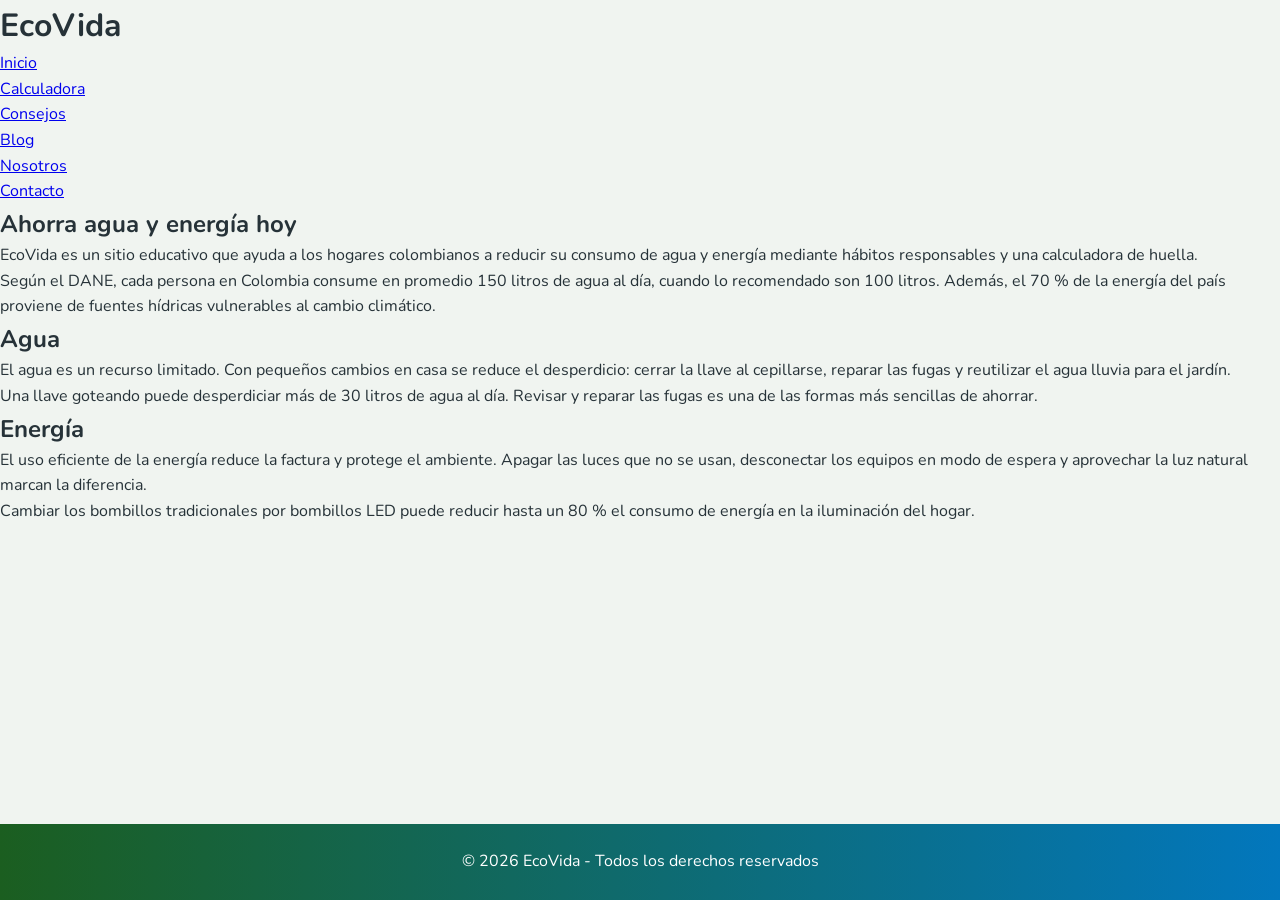
==== index.html @ c9fd1008 "Se crean los css de inicio y nosotros y se enlazan las hojas de estilo en todas las paginas" ====
<!doctype html>
<!--Le dice al navegador que es un documento de tipo HTML para que lo renderice-->
<html lang="es">
    <!--Lenguaje de la página-->
    <head>
        <meta charset="UTF-8" />
        <meta name="viewport" content="width=device-width, initial-scale=1.0" />
        <title>EcoVida - Ahorro de Agua y Energía</title>
        <!--Fuente Nunito de Google Fonts-->
        <link href="https://fonts.googleapis.com/css2?family=Nunito:wght@400;600;700&display=swap" rel="stylesheet" />
        <!--Primero los estilos generales y después los de esta página-->
        <link rel="stylesheet" href="./css/style.css" />
        <link rel="stylesheet" href="./css/index.css" />
    </head>
    <body>
        <header>
            <!--Encabezado: título principal, logo y menú de navegación-->
            <h1>EcoVida</h1>
            <nav>
                <ul>
                    <li><a href="#inicio">Inicio</a></li>
                    <li><a href="./pages/calcular.html">Calculadora</a></li>
                    <li><a href="./pages/consejos.html">Consejos</a></li>
                    <li><a href="./pages/blog.html">Blog</a></li>
                    <li><a href="./pages/nosotros.html">Nosotros</a></li>
                    <li><a href="./pages/contacto.html">Contacto</a></li>
                </ul>
            </nav>
        </header>
        <main>
            <!--Contenido principal (estilo SPA: las secciones grandes se abren en pages/)-->
            <section id="inicio">
                <h2>Ahorra agua y energía hoy</h2>
                <p>
                    EcoVida es un sitio educativo que ayuda a los hogares
                    colombianos a reducir su consumo de agua y energía mediante
                    hábitos responsables y una calculadora de huella.
                </p>
                <p>
                    Según el DANE, cada persona en Colombia consume en promedio
                    150 litros de agua al día, cuando lo recomendado son 100
                    litros. Además, el 70 % de la energía del país proviene de
                    fuentes hídricas vulnerables al cambio climático.
                </p>
            </section>
            <section id="agua">
                <h2>Agua</h2>
                <p>
                    El agua es un recurso limitado. Con pequeños cambios en casa
                    se reduce el desperdicio: cerrar la llave al cepillarse,
                    reparar las fugas y reutilizar el agua lluvia para el
                    jardín.
                </p>
                <p>
                    Una llave goteando puede desperdiciar más de 30 litros de
                    agua al día. Revisar y reparar las fugas es una de las
                    formas más sencillas de ahorrar.
                </p>
            </section>
            <section id="energia">
                <h2>Energía</h2>
                <p>
                    El uso eficiente de la energía reduce la factura y protege
                    el ambiente. Apagar las luces que no se usan, desconectar
                    los equipos en modo de espera y aprovechar la luz natural
                    marcan la diferencia.
                </p>
                <p>
                    Cambiar los bombillos tradicionales por bombillos LED puede
                    reducir hasta un 80 % el consumo de energía en la
                    iluminación del hogar.
                </p>
            </section>
        </main>
        <footer>
            <!--Pie de página: derechos de autor, redes sociales, mini-mapa del sitio y mini formulario de contacto-->
            <section>
                <p>&copy; 2026 EcoVida - Todos los derechos reservados</p>
            </section>
        </footer>
    </body>
</html>
---- css/style.css ----
/* =========================================
   ECOVIDA - ESTILOS GLOBALES (style.css)
   Se carga en TODAS las páginas, siempre ANTES del CSS de cada página.
   Aquí va solo lo que comparten todas: paleta, reset, fuente, header,
   menú, footer y los componentes que se repiten (botón, tarjeta, lista).
   Responsable: Jessica
   ========================================= */

/*  PALETA DE COLORES (variables)*/
:root {
    --verde-oscuro: #1b5e20;
    --verde: #2e7d32;
    --azul: #0277bd;
    --amarillo: #f9a825;
    --amarillo-oscuro: #f57f17;
    --blanco: #ffffff;   /* el único blanco de todo el sitio */
    --fondo: #f0f4f0;
    --texto: #263238;
}

/*  RESET  */
* {
    margin: 0;
    padding: 0;
    box-sizing: border-box;
}

/*  FUENTE Y BODY  */
body {
    font-family: "Nunito", Arial, sans-serif;
    color: var(--texto);
    background: var(--fondo);
    line-height: 1.6;
    /* Footer siempre abajo, aunque la página tenga poco contenido */
    display: flex;
    flex-direction: column;
    min-height: 100vh;
}

main {
    flex: 1;      /* ocupa el espacio que sobra y empuja el footer hacia abajo */
    width: 100%;
}

/*  HEADER  */
.header-principal {
    display: flex;
    justify-content: space-between; /* logo a la izquierda, menú a la derecha */
    align-items: center;
    flex-wrap: wrap;
    gap: 20px;
    background: var(--verde-oscuro);
    color: var(--blanco);
    padding: 15px 40px;
}

.logo {
    font-size: 2rem;
}

/*  MENÚ  */
.menu ul {
    display: flex;
    flex-wrap: wrap;
    gap: 25px;
    list-style: none; /* quita los puntos de la lista */
}

.menu a {
    color: var(--blanco);
    text-decoration: none;
    font-weight: 600;
    padding: 5px 0;
    border-bottom: 2px solid transparent;
    transition: color 0.3s, border-color 0.3s;
}

/* :hover = mouse encima / .activo = la página en la que estoy */
.menu a:hover,
.menu a.activo {
    color: var(--amarillo);
    border-bottom-color: var(--amarillo);
}

/*  COMPONENTES COMPARTIDOS */

/* Botón base (index y calculadora) */
.btn {
    display: inline-block;
    padding: 12px 28px;
    border: none;
    border-radius: 30px;
    font-family: inherit;
    font-size: 1rem;
    font-weight: 700;
    text-decoration: none;
    cursor: pointer;
    transition: background-color 0.3s;
}

.btn-primary {
    background-color: var(--amarillo);
    color: var(--texto);
}

.btn-primary:hover {
    background-color: var(--amarillo-oscuro);
}

/* Contenedores (se usan en casi todas las páginas) */
.contenedor-pagina {
    max-width: 900px;
    margin: 0 auto; /* centra el contenedor */
    padding: 4% 3%;
}

.contenedor-tarjetas {
    display: flex;
    flex-wrap: wrap; /* si no caben, bajan a la siguiente línea */
    justify-content: center;
    gap: 30px;
    max-width: 1200px;
    margin: 0 auto;
    padding: 4% 3%;
}

/* Tarjeta base (index, consejos, nosotros, blog, contacto y calculadora) */
.tarjeta {
    flex: 1 1 300px; /* crece, se encoge, tamaño base 300px */
    background-color: var(--blanco);
    padding: 2rem 2.5rem;
    border-top: 4px solid var(--verde);
    border-radius: 12px;
    box-shadow: 0 4px 16px rgba(0, 0, 0, 0.1);
    transition: transform 0.3s, box-shadow 0.3s;
}

.tarjeta:hover {
    transform: translateY(-5px); /* sube 5px al pasar el mouse */
    box-shadow: 0 10px 24px rgba(0, 0, 0, 0.15);
}

.tarjeta h2,
.tarjeta h3 {
    color: var(--verde);
    margin-bottom: 15px;
}

.tarjeta h2 {
    font-size: 1.8rem;
}

.tarjeta p {
    margin-bottom: 15px;
}

/* Listas dentro de tarjetas: el reset les quitó el espacio de los puntos */
.lista {
    padding-left: 20px;
}

.lista li {
    margin-bottom: 8px;
}

/*  FOOTER  */
footer {
    background-image: linear-gradient(90deg, var(--verde-oscuro), var(--azul));
    color: var(--blanco);
    text-align: center;
    padding: 25px 20px;
}

/* RESPONSIVE (siempre al final) */
@media (max-width: 575px) {
    .header-principal {
        flex-direction: column;
        padding: 15px 20px;
    }

    .menu ul {
        justify-content: center;
        gap: 12px;
    }

    .tarjeta {
        padding: 1.5rem;
    }
}
---- css/index.css ----
/* Estilos de la página de inicio - Yair */
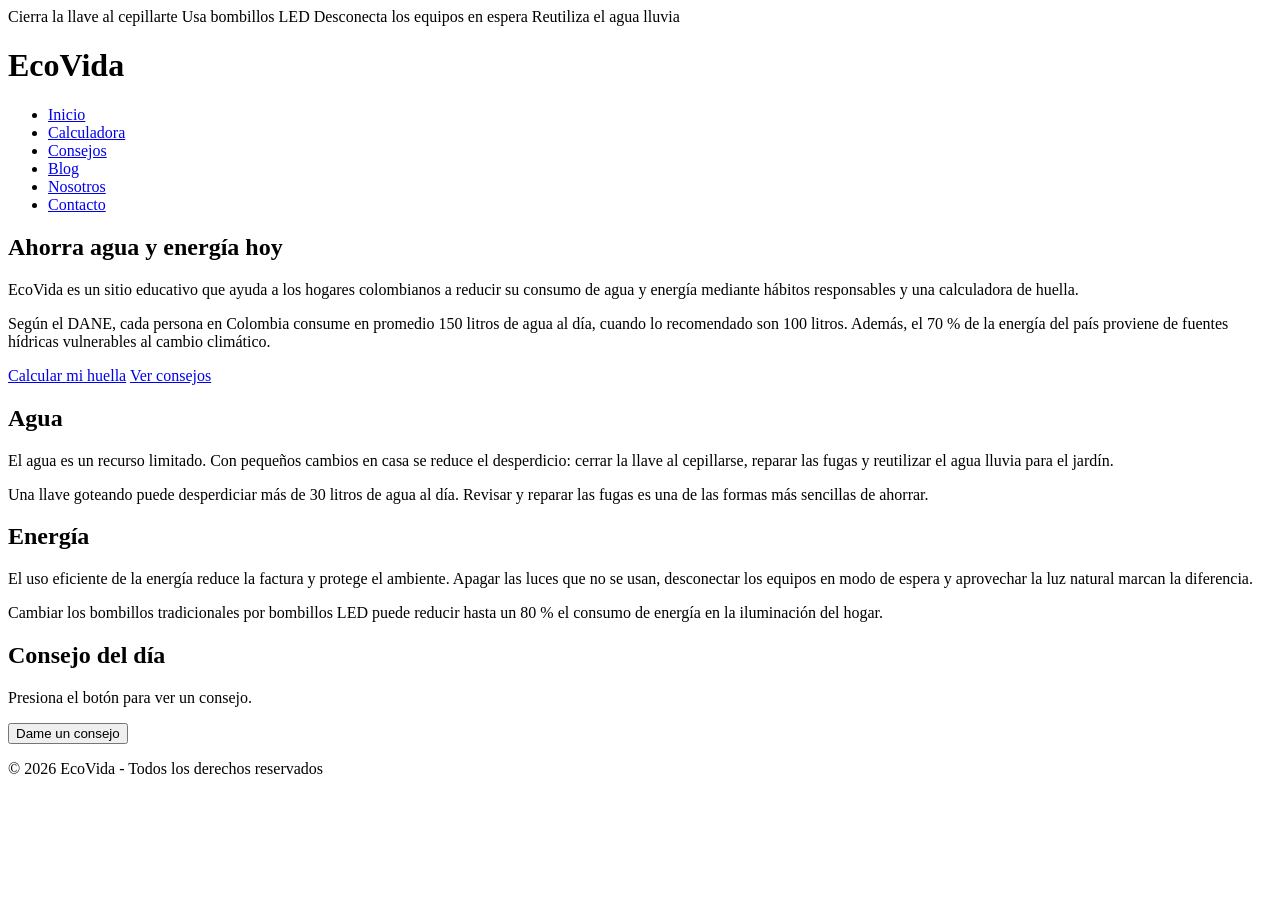
==== commit 777d87fe: "Ajustes necesarios correcto funcionamiento Ajustes necesarios correcto funcionamiento" ====
--- a/index.html
+++ b/index.html
@@ -1,82 +1,106 @@
 <!doctype html>
 <!--Le dice al navegador que es un documento de tipo HTML para que lo renderice-->
 <html lang="es">
-    <!--Lenguaje de la página-->
-    <head>
-        <meta charset="UTF-8" />
-        <meta name="viewport" content="width=device-width, initial-scale=1.0" />
-        <title>EcoVida - Ahorro de Agua y Energía</title>
-        <!--Fuente Nunito de Google Fonts-->
-        <link href="https://fonts.googleapis.com/css2?family=Nunito:wght@400;600;700&display=swap" rel="stylesheet" />
-        <!--Primero los estilos generales y después los de esta página-->
-        <link rel="stylesheet" href="./css/style.css" />
-        <link rel="stylesheet" href="./css/index.css" />
-    </head>
-    <body>
-        <header>
-            <!--Encabezado: título principal, logo y menú de navegación-->
-            <h1>EcoVida</h1>
-            <nav>
-                <ul>
-                    <li><a href="#inicio">Inicio</a></li>
-                    <li><a href="./pages/calcular.html">Calculadora</a></li>
-                    <li><a href="./pages/consejos.html">Consejos</a></li>
-                    <li><a href="./pages/blog.html">Blog</a></li>
-                    <li><a href="./pages/nosotros.html">Nosotros</a></li>
-                    <li><a href="./pages/contacto.html">Contacto</a></li>
-                </ul>
-            </nav>
-        </header>
-        <main>
-            <!--Contenido principal (estilo SPA: las secciones grandes se abren en pages/)-->
-            <section id="inicio">
-                <h2>Ahorra agua y energía hoy</h2>
-                <p>
-                    EcoVida es un sitio educativo que ayuda a los hogares
-                    colombianos a reducir su consumo de agua y energía mediante
-                    hábitos responsables y una calculadora de huella.
-                </p>
-                <p>
-                    Según el DANE, cada persona en Colombia consume en promedio
-                    150 litros de agua al día, cuando lo recomendado son 100
-                    litros. Además, el 70 % de la energía del país proviene de
-                    fuentes hídricas vulnerables al cambio climático.
-                </p>
-            </section>
-            <section id="agua">
-                <h2>Agua</h2>
-                <p>
-                    El agua es un recurso limitado. Con pequeños cambios en casa
-                    se reduce el desperdicio: cerrar la llave al cepillarse,
-                    reparar las fugas y reutilizar el agua lluvia para el
-                    jardín.
-                </p>
-                <p>
-                    Una llave goteando puede desperdiciar más de 30 litros de
-                    agua al día. Revisar y reparar las fugas es una de las
-                    formas más sencillas de ahorrar.
-                </p>
-            </section>
-            <section id="energia">
-                <h2>Energía</h2>
-                <p>
-                    El uso eficiente de la energía reduce la factura y protege
-                    el ambiente. Apagar las luces que no se usan, desconectar
-                    los equipos en modo de espera y aprovechar la luz natural
-                    marcan la diferencia.
-                </p>
-                <p>
-                    Cambiar los bombillos tradicionales por bombillos LED puede
-                    reducir hasta un 80 % el consumo de energía en la
-                    iluminación del hogar.
-                </p>
-            </section>
-        </main>
-        <footer>
-            <!--Pie de página: derechos de autor, redes sociales, mini-mapa del sitio y mini formulario de contacto-->
-            <section>
-                <p>&copy; 2026 EcoVida - Todos los derechos reservados</p>
-            </section>
-        </footer>
-    </body>
+  <!--Lenguaje de la página-->
+  <head>
+    <meta charset="UTF-8" />
+    <meta name="viewport" content="width=device-width, initial-scale=1.0" />
+    <!--Fuente de Google Fonts (igual que en el código de clase)-->
+    <link href="https://fonts.googleapis.com/css2?family=Nunito:wght@400;600;700&display=swap" rel="stylesheet" />
+    <!--Hoja de estilos: conecta este HTML con el archivo CSS-->
+    <link rel="stylesheet" href="./css/styles.css" />
+    <title>EcoVida - Ahorro de Agua y Energía</title>
+  </head>
+  <body>
+    <!--Marquesina: mensajes que se mueven con una animación hecha en CSS-->
+    <section class="marquesina">
+      <div class="mensajes">
+        <span class="mensaje">Cierra la llave al cepillarte</span>
+        <span class="mensaje">Usa bombillos LED</span>
+        <span class="mensaje">Desconecta los equipos en espera</span>
+        <span class="mensaje">Reutiliza el agua lluvia</span>
+      </div>
+    </section>
+    <header class="header-principal">
+      <!--Encabezado: título principal, logo y menú de navegación-->
+      <h1 class="logo">EcoVida</h1>
+      <nav class="menu">
+        <ul>
+          <li><a href="#inicio" class="activo">Inicio</a></li>
+          <li><a href="./pages/calcular.html">Calculadora</a></li>
+          <li><a href="./pages/consejos.html">Consejos</a></li>
+          <li><a href="./pages/blog.html">Blog</a></li>
+          <li><a href="./pages/nosotros.html">Nosotros</a></li>
+          <li><a href="./pages/contacto.html">Contacto</a></li>
+        </ul>
+      </nav>
+    </header>
+    <main>
+      <!--Contenido principal (estilo SPA: las secciones grandes se abren en pages/)-->
+      <!--Hero: la sección más destacada; su imagen de fondo se pone desde el CSS-->
+      <section id="inicio" class="hero">
+        <div class="hero-content">
+          <h2>Ahorra agua y energía hoy</h2>
+          <p>
+            EcoVida es un sitio educativo que ayuda a los hogares colombianos a
+            reducir su consumo de agua y energía mediante hábitos responsables y
+            una calculadora de huella.
+          </p>
+          <p>
+            Según el DANE, cada persona en Colombia consume en promedio 150 litros
+            de agua al día, cuando lo recomendado son 100 litros. Además, el 70 %
+            de la energía del país proviene de fuentes hídricas vulnerables al
+            cambio climático.
+          </p>
+          <div class="hero-buttons">
+            <a href="./pages/calcular.html" class="btn btn-primary">Calcular mi huella</a>
+            <a href="#agua" class="btn btn-secondary">Ver consejos</a>
+          </div>
+        </div>
+      </section>
+      <!--Tarjetas: agua y energía, una al lado de la otra con flex-->
+      <div class="contenedor-tarjetas">
+        <section id="agua" class="tarjeta">
+          <h2>Agua</h2>
+          <p>
+            El agua es un recurso limitado. Con pequeños cambios en casa se reduce
+            el desperdicio: cerrar la llave al cepillarse, reparar las fugas y
+            reutilizar el agua lluvia para el jardín.
+          </p>
+          <p>
+            Una llave goteando puede desperdiciar más de 30 litros de agua al día.
+            Revisar y reparar las fugas es una de las formas más sencillas de
+            ahorrar.
+          </p>
+        </section>
+        <section id="energia" class="tarjeta">
+          <h2>Energía</h2>
+          <p>
+            El uso eficiente de la energía reduce la factura y protege el
+            ambiente. Apagar las luces que no se usan, desconectar los equipos en
+            modo de espera y aprovechar la luz natural marcan la diferencia.
+          </p>
+          <p>
+            Cambiar los bombillos tradicionales por bombillos LED puede reducir
+            hasta un 80 % el consumo de energía en la iluminación del hogar.
+          </p>
+        </section>
+      </div>
+      <!--Consejo del día: el texto del párrafo lo cambia JavaScript-->
+      <section id="consejo-del-dia" class="consejo">
+        <h2>Consejo del día</h2>
+        <p id="consejo-texto">Presiona el botón para ver un consejo.</p>
+        <button id="btn-consejo" class="btn btn-primary" type="button">Dame un consejo</button>
+      </section>
+    </main>
+    <footer>
+      <!--Pie de página: derechos de autor, redes sociales, mini-mapa del sitio y mini formulario de contacto-->
+      <section>
+        <!--El año lo actualiza JavaScript-->
+        <p>&copy; <span id="anio">2026</span> EcoVida - Todos los derechos reservados</p>
+      </section>
+    </footer>
+    <!--JavaScript al final del body: así el HTML ya existe cuando el script lo busca-->
+    <script src="./js/main.js"></script>
+  </body>
 </html>
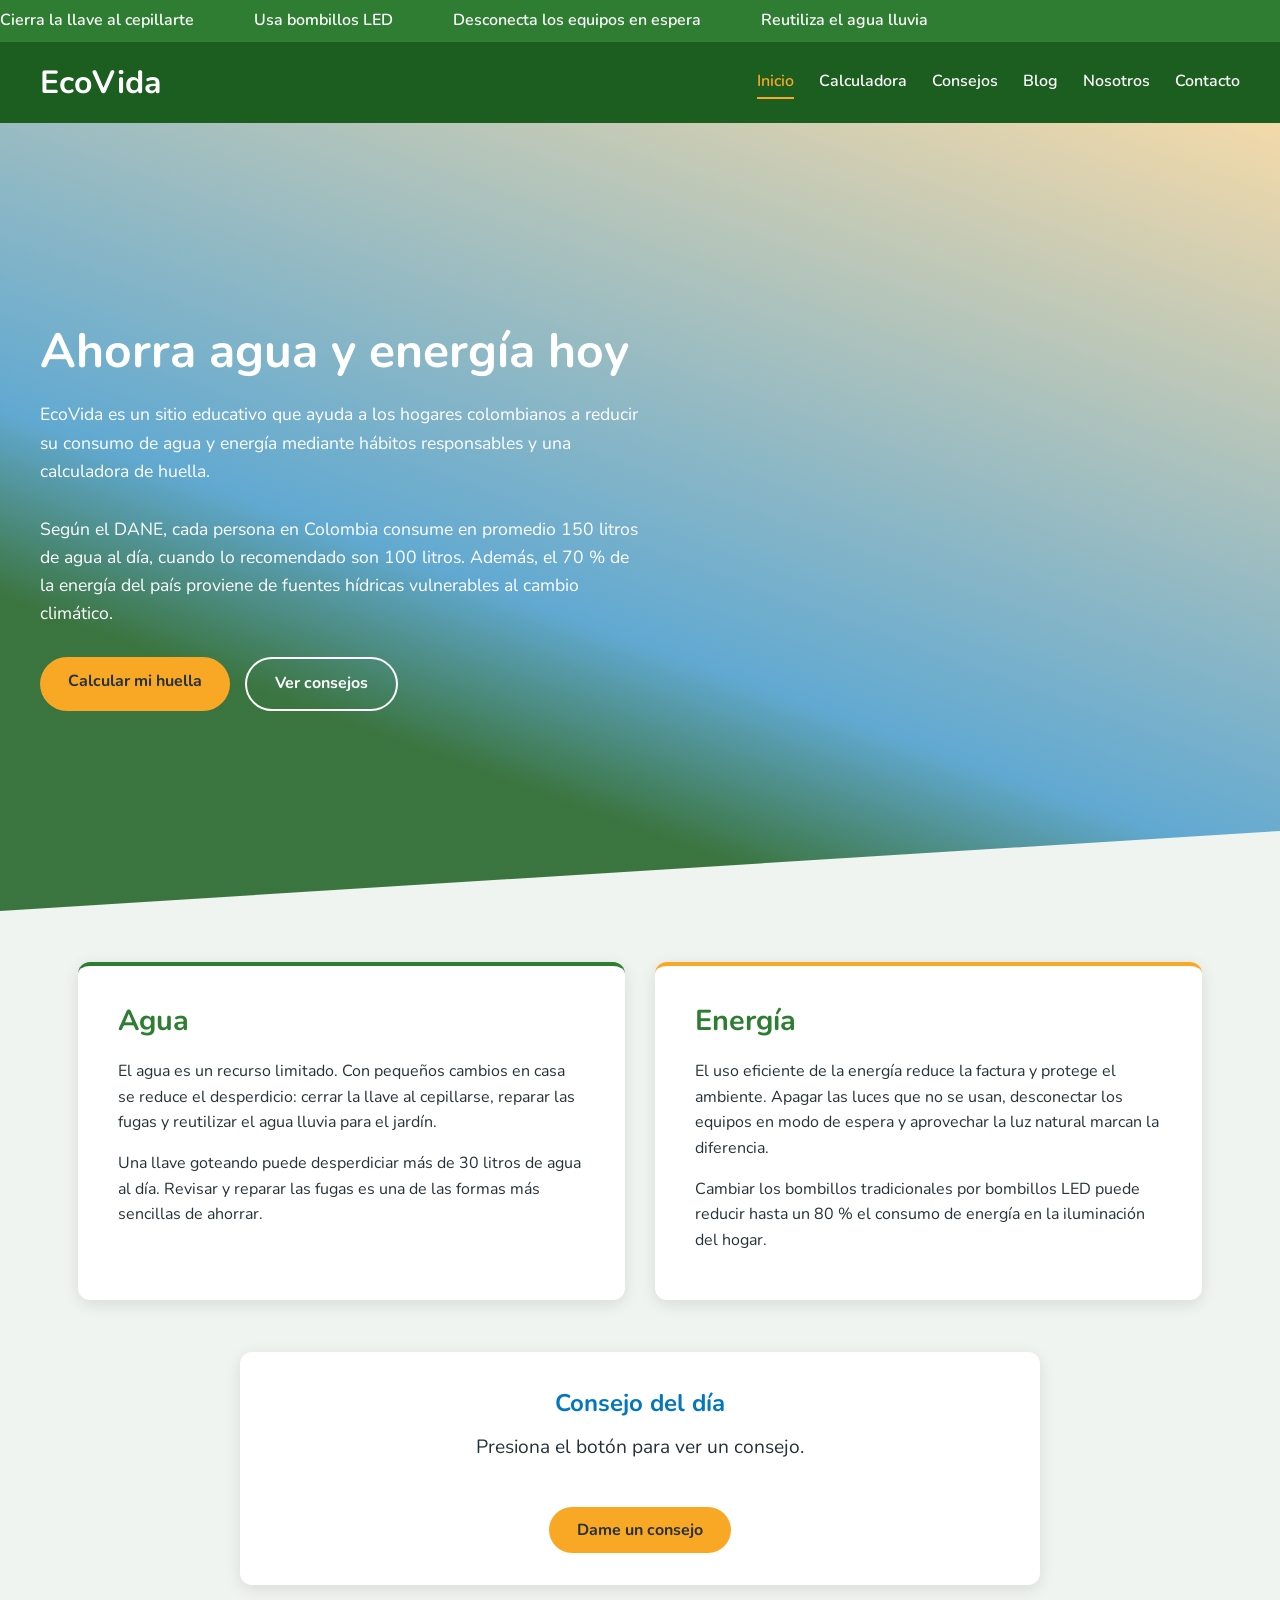
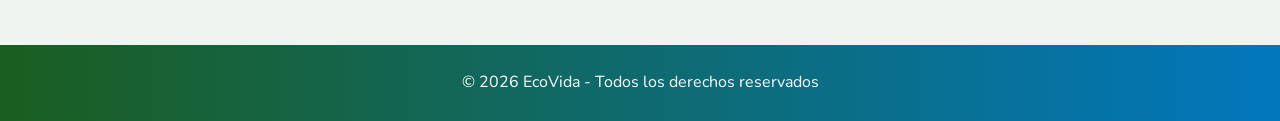
==== commit 6f3a1d49: "Update index.html" ====
--- a/index.html
+++ b/index.html
@@ -5,10 +5,10 @@
   <head>
     <meta charset="UTF-8" />
     <meta name="viewport" content="width=device-width, initial-scale=1.0" />
-    <!--Fuente de Google Fonts (igual que en el código de clase)-->
+    <!--Fuente de Google Fonts-->
     <link href="https://fonts.googleapis.com/css2?family=Nunito:wght@400;600;700&display=swap" rel="stylesheet" />
     <!--Hoja de estilos: conecta este HTML con el archivo CSS-->
-    <link rel="stylesheet" href="./css/styles.css" />
+    <link rel="stylesheet" href="./css/style.css" />
     <title>EcoVida - Ahorro de Agua y Energía</title>
   </head>
   <body>
--- a/css/style.css
+++ b/css/style.css
@@ -0,0 +1,353 @@
+/* =========================================
+   ECOVIDA - HOJA DE ESTILOS PRINCIPAL
+   (se usa en index.html y en todas las páginas de pages/)
+   ========================================= */
+
+/* ===== VARIABLES DE COLOR (extra: un solo blanco y un solo verde para todo el sitio) ===== */
+:root {
+    --verde-oscuro: #1b5e20;   /* el verde que ya usaban en header y footer */
+    --verde: #2e7d32;
+    --azul: #0277bd;
+    --amarillo: #f9a825;
+    --amarillo-oscuro: #f57f17;
+    --blanco: #ffffff;         /* el blanco que ya usaban ("white") */
+    --fondo: #f0f4f0;          /* el fondo que ya usaban en body */
+    --texto: #263238;
+}
+
+/* ===== RESET ===== */
+* {
+    margin: 0;
+    padding: 0;
+    box-sizing: border-box;
+}
+
+/* ===== BODY ===== */
+body {
+    font-family: "Nunito", Arial, sans-serif;
+    color: var(--texto);
+    background: var(--fondo);
+    line-height: 1.6;
+    /* Footer siempre abajo, aunque la página tenga poco contenido */
+    display: flex;
+    flex-direction: column;
+    min-height: 100vh;
+}
+
+main {
+    flex: 1;      /* el main ocupa el espacio que sobra y empuja el footer hacia abajo */
+    width: 100%;
+}
+
+/* ===== MARQUESINA (solo en index) ===== */
+.marquesina {
+    background-color: var(--verde);
+    color: var(--blanco);
+    overflow: hidden; /* oculta los mensajes que se salen */
+    padding: 8px 0;
+}
+
+.mensajes {
+    display: flex;
+    gap: 60px;
+    width: max-content;
+    animation: desplazar 18s linear infinite;
+}
+
+.mensaje {
+    white-space: nowrap; /* que el mensaje no se parta en dos líneas */
+    font-weight: 600;
+}
+
+@keyframes desplazar {
+    from {
+        transform: translateX(100vw); /* empieza por fuera a la derecha */
+    }
+    to {
+        transform: translateX(-100%); /* termina por fuera a la izquierda */
+    }
+}
+
+/* ===== HEADER ===== */
+.header-principal {
+    display: flex;
+    justify-content: space-between; /* logo a la izquierda, menú a la derecha */
+    align-items: center;
+    flex-wrap: wrap;
+    gap: 20px;
+    background: var(--verde-oscuro);
+    color: var(--blanco);
+    padding: 15px 40px;
+}
+
+.logo {
+    font-size: 2rem;
+}
+
+/* ===== MENÚ HORIZONTAL ===== */
+.menu ul {
+    display: flex;
+    flex-wrap: wrap;
+    gap: 25px;
+    list-style: none; /* quita los puntos de la lista */
+}
+
+.menu a {
+    color: var(--blanco);
+    text-decoration: none;
+    font-weight: 600;
+    padding: 5px 0;
+    border-bottom: 2px solid transparent;
+    transition: color 0.3s, border-color 0.3s;
+}
+
+/* :hover = mouse encima / .activo = la página en la que estoy */
+.menu a:hover,
+.menu a.activo {
+    color: var(--amarillo);
+    border-bottom-color: var(--amarillo);
+}
+
+/* ===== HERO (solo en index) ===== */
+.hero {
+    position: relative; /* no mueve nada: marca la referencia para ubicar a los hijos */
+    background-image:
+        linear-gradient(
+            20deg,
+            rgba(27, 94, 32, 0.85) 25%,
+            rgba(2, 119, 189, 0.6) 40%,
+            rgba(249, 168, 37, 0.35) 100%
+        ),
+        url("../images/hero-agua.jpg");
+    background-position: center center;
+    background-size: cover;
+    background-repeat: no-repeat;
+    color: var(--blanco);
+    text-align: left;
+    padding: 200px 40px;
+    overflow: hidden;
+}
+
+/* Polígono (triángulo) en la parte de abajo del hero */
+.hero::after {
+    content: "";
+    position: absolute;
+    bottom: 0;
+    left: 0;
+    width: 100%;
+    height: 80px;
+    background-color: var(--fondo);
+    clip-path: polygon(0 100%, 100% 0, 100% 100%);
+}
+
+.hero-content {
+    position: relative;
+    max-width: 600px;
+    z-index: 1; /* el texto queda en la capa de adelante */
+}
+
+.hero h2 {
+    font-size: 3rem;
+    font-weight: 700;
+    line-height: 1.2;
+    margin-bottom: 20px;
+}
+
+.hero p {
+    font-size: 1.1rem;
+    margin-bottom: 30px;
+}
+
+/* ===== BOTONES ===== */
+.hero-buttons {
+    display: flex;
+    flex-wrap: wrap;
+    gap: 15px;
+}
+
+.btn {
+    display: inline-block;
+    padding: 12px 28px;
+    border: none;
+    border-radius: 30px;
+    font-family: inherit;
+    font-size: 1rem;
+    font-weight: 700;
+    text-decoration: none;
+    cursor: pointer;
+    transition: background-color 0.3s;
+}
+
+.btn-primary {
+    background-color: var(--amarillo);
+    color: var(--texto);
+}
+
+.btn-primary:hover {
+    background-color: var(--amarillo-oscuro);
+}
+
+.btn-secondary {
+    background-color: transparent;
+    color: var(--blanco);
+    border: 2px solid var(--blanco);
+}
+
+.btn-secondary:hover {
+    background-color: rgba(255, 255, 255, 0.2);
+}
+
+/* ===== CONTENEDORES DE PÁGINA ===== */
+.contenedor-pagina {
+    max-width: 900px;
+    margin: 0 auto; /* centra el contenedor */
+    padding: 4% 3%;
+}
+
+.contenedor-tarjetas {
+    display: flex;
+    flex-wrap: wrap; /* en pantallas pequeñas se ponen una debajo de la otra */
+    justify-content: center;
+    gap: 30px;
+    max-width: 1200px;
+    margin: 0 auto;
+    padding: 4% 3%;
+}
+
+/* Dentro de una página (blog) el contenedor ya tiene espacio alrededor */
+.contenedor-pagina .contenedor-tarjetas {
+    padding: 0;
+}
+
+.titulo-pagina {
+    color: var(--verde-oscuro);
+    font-size: 2rem;
+    margin-bottom: 20px;
+}
+
+/* ===== TARJETAS ===== */
+.tarjeta {
+    flex: 1 1 300px; /* crece, se encoge, tamaño base 300px */
+    background-color: var(--blanco);
+    padding: 2rem 2.5rem;
+    border-top: 4px solid var(--verde);
+    border-radius: 12px;
+    box-shadow: 0 4px 16px rgba(0, 0, 0, 0.1);
+    transition: transform 0.3s, box-shadow 0.3s;
+}
+
+.tarjeta:hover {
+    transform: translateY(-5px); /* sube 5px al pasar el mouse */
+    box-shadow: 0 10px 24px rgba(0, 0, 0, 0.15);
+}
+
+/* El id gana en especificidad a la clase: solo estas tarjetas cambian el color del borde */
+#energia,
+#consejos-energia {
+    border-top-color: var(--amarillo);
+}
+
+.tarjeta h2,
+.tarjeta h3 {
+    color: var(--verde);
+    margin-bottom: 15px;
+}
+
+.tarjeta h2 {
+    font-size: 1.8rem;
+}
+
+/* Con coma: el mismo estilo para grupos independientes */
+.tarjeta p,
+.consejo p {
+    margin-bottom: 15px;
+}
+
+/* Listas dentro de las tarjetas: el reset les quitó el espacio de los puntos */
+.lista {
+    padding-left: 20px;
+}
+
+.lista li {
+    margin-bottom: 8px;
+}
+
+/* ===== CONSEJO DEL DÍA (solo en index) ===== */
+.consejo {
+    max-width: 800px;
+    margin: 0 auto 60px;
+    padding: 2rem;
+    text-align: center;
+    background-color: var(--blanco);
+    border-radius: 12px;
+    box-shadow: 0 4px 16px rgba(0, 0, 0, 0.1);
+}
+
+.consejo h2 {
+    color: var(--azul);
+    margin-bottom: 10px;
+}
+
+#consejo-texto {
+    font-size: 1.2rem;
+    min-height: 60px;
+}
+
+/* ===== FORMULARIO (calculadora) ===== */
+.formulario label {
+    display: block; /* cada etiqueta en su propia línea */
+    font-weight: 600;
+    margin-top: 15px;
+    margin-bottom: 5px;
+}
+
+.formulario input {
+    width: 100%;
+    padding: 10px;
+    border: 1px solid #ccc;
+    border-radius: 8px;
+    font-family: inherit;
+    font-size: 1rem;
+}
+
+.formulario input:focus {
+    outline: none;
+    border-color: var(--verde);
+}
+
+.formulario button {
+    margin-top: 20px;
+}
+
+/* ===== FOOTER ===== */
+footer {
+    background-image: linear-gradient(90deg, var(--verde-oscuro), var(--azul));
+    color: var(--blanco);
+    text-align: center;
+    padding: 25px 20px;
+}
+
+/* ===== RESPONSIVE (las media queries siempre van al final) ===== */
+@media (max-width: 575px) {
+    .header-principal {
+        flex-direction: column;
+        padding: 15px 20px;
+    }
+
+    .menu ul {
+        justify-content: center;
+        gap: 12px;
+    }
+
+    .hero {
+        padding: 100px 20px;
+    }
+
+    .hero h2 {
+        font-size: 2rem;
+    }
+
+    .tarjeta {
+        padding: 1.5rem;
+    }
+}
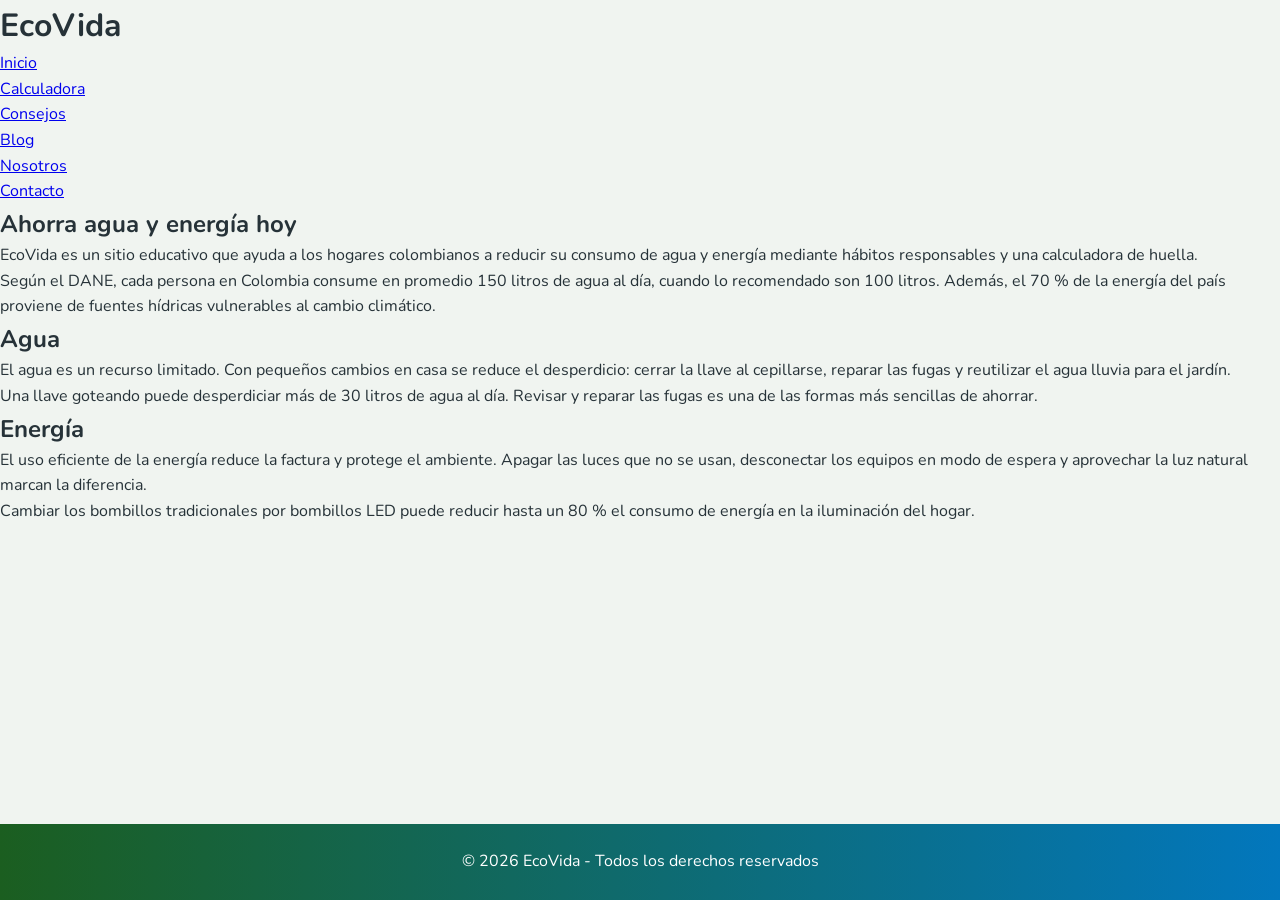
==== commit 094b0746: "Merge branch 'main' into jessica" ====
--- a/index.html
+++ b/index.html
@@ -1,106 +1,82 @@
 <!doctype html>
 <!--Le dice al navegador que es un documento de tipo HTML para que lo renderice-->
 <html lang="es">
-  <!--Lenguaje de la página-->
-  <head>
-    <meta charset="UTF-8" />
-    <meta name="viewport" content="width=device-width, initial-scale=1.0" />
-    <!--Fuente de Google Fonts-->
-    <link href="https://fonts.googleapis.com/css2?family=Nunito:wght@400;600;700&display=swap" rel="stylesheet" />
-    <!--Hoja de estilos: conecta este HTML con el archivo CSS-->
-    <link rel="stylesheet" href="./css/style.css" />
-    <title>EcoVida - Ahorro de Agua y Energía</title>
-  </head>
-  <body>
-    <!--Marquesina: mensajes que se mueven con una animación hecha en CSS-->
-    <section class="marquesina">
-      <div class="mensajes">
-        <span class="mensaje">Cierra la llave al cepillarte</span>
-        <span class="mensaje">Usa bombillos LED</span>
-        <span class="mensaje">Desconecta los equipos en espera</span>
-        <span class="mensaje">Reutiliza el agua lluvia</span>
-      </div>
-    </section>
-    <header class="header-principal">
-      <!--Encabezado: título principal, logo y menú de navegación-->
-      <h1 class="logo">EcoVida</h1>
-      <nav class="menu">
-        <ul>
-          <li><a href="#inicio" class="activo">Inicio</a></li>
-          <li><a href="./pages/calcular.html">Calculadora</a></li>
-          <li><a href="./pages/consejos.html">Consejos</a></li>
-          <li><a href="./pages/blog.html">Blog</a></li>
-          <li><a href="./pages/nosotros.html">Nosotros</a></li>
-          <li><a href="./pages/contacto.html">Contacto</a></li>
-        </ul>
-      </nav>
-    </header>
-    <main>
-      <!--Contenido principal (estilo SPA: las secciones grandes se abren en pages/)-->
-      <!--Hero: la sección más destacada; su imagen de fondo se pone desde el CSS-->
-      <section id="inicio" class="hero">
-        <div class="hero-content">
-          <h2>Ahorra agua y energía hoy</h2>
-          <p>
-            EcoVida es un sitio educativo que ayuda a los hogares colombianos a
-            reducir su consumo de agua y energía mediante hábitos responsables y
-            una calculadora de huella.
-          </p>
-          <p>
-            Según el DANE, cada persona en Colombia consume en promedio 150 litros
-            de agua al día, cuando lo recomendado son 100 litros. Además, el 70 %
-            de la energía del país proviene de fuentes hídricas vulnerables al
-            cambio climático.
-          </p>
-          <div class="hero-buttons">
-            <a href="./pages/calcular.html" class="btn btn-primary">Calcular mi huella</a>
-            <a href="#agua" class="btn btn-secondary">Ver consejos</a>
-          </div>
-        </div>
-      </section>
-      <!--Tarjetas: agua y energía, una al lado de la otra con flex-->
-      <div class="contenedor-tarjetas">
-        <section id="agua" class="tarjeta">
-          <h2>Agua</h2>
-          <p>
-            El agua es un recurso limitado. Con pequeños cambios en casa se reduce
-            el desperdicio: cerrar la llave al cepillarse, reparar las fugas y
-            reutilizar el agua lluvia para el jardín.
-          </p>
-          <p>
-            Una llave goteando puede desperdiciar más de 30 litros de agua al día.
-            Revisar y reparar las fugas es una de las formas más sencillas de
-            ahorrar.
-          </p>
-        </section>
-        <section id="energia" class="tarjeta">
-          <h2>Energía</h2>
-          <p>
-            El uso eficiente de la energía reduce la factura y protege el
-            ambiente. Apagar las luces que no se usan, desconectar los equipos en
-            modo de espera y aprovechar la luz natural marcan la diferencia.
-          </p>
-          <p>
-            Cambiar los bombillos tradicionales por bombillos LED puede reducir
-            hasta un 80 % el consumo de energía en la iluminación del hogar.
-          </p>
-        </section>
-      </div>
-      <!--Consejo del día: el texto del párrafo lo cambia JavaScript-->
-      <section id="consejo-del-dia" class="consejo">
-        <h2>Consejo del día</h2>
-        <p id="consejo-texto">Presiona el botón para ver un consejo.</p>
-        <button id="btn-consejo" class="btn btn-primary" type="button">Dame un consejo</button>
-      </section>
-    </main>
-    <footer>
-      <!--Pie de página: derechos de autor, redes sociales, mini-mapa del sitio y mini formulario de contacto-->
-      <section>
-        <!--El año lo actualiza JavaScript-->
-        <p>&copy; <span id="anio">2026</span> EcoVida - Todos los derechos reservados</p>
-      </section>
-    </footer>
-    <!--JavaScript al final del body: así el HTML ya existe cuando el script lo busca-->
-    <script src="./js/main.js"></script>
-  </body>
+    <!--Lenguaje de la página-->
+    <head>
+        <meta charset="UTF-8" />
+        <meta name="viewport" content="width=device-width, initial-scale=1.0" />
+        <title>EcoVida - Ahorro de Agua y Energía</title>
+        <!--Fuente Nunito de Google Fonts-->
+        <link href="https://fonts.googleapis.com/css2?family=Nunito:wght@400;600;700&display=swap" rel="stylesheet" />
+        <!--Primero los estilos generales y después los de esta página-->
+        <link rel="stylesheet" href="./css/style.css" />
+        <link rel="stylesheet" href="./css/index.css" />
+    </head>
+    <body>
+        <header>
+            <!--Encabezado: título principal, logo y menú de navegación-->
+            <h1>EcoVida</h1>
+            <nav>
+                <ul>
+                    <li><a href="#inicio">Inicio</a></li>
+                    <li><a href="./pages/calcular.html">Calculadora</a></li>
+                    <li><a href="./pages/consejos.html">Consejos</a></li>
+                    <li><a href="./pages/blog.html">Blog</a></li>
+                    <li><a href="./pages/nosotros.html">Nosotros</a></li>
+                    <li><a href="./pages/contacto.html">Contacto</a></li>
+                </ul>
+            </nav>
+        </header>
+        <main>
+            <!--Contenido principal (estilo SPA: las secciones grandes se abren en pages/)-->
+            <section id="inicio">
+                <h2>Ahorra agua y energía hoy</h2>
+                <p>
+                    EcoVida es un sitio educativo que ayuda a los hogares
+                    colombianos a reducir su consumo de agua y energía mediante
+                    hábitos responsables y una calculadora de huella.
+                </p>
+                <p>
+                    Según el DANE, cada persona en Colombia consume en promedio
+                    150 litros de agua al día, cuando lo recomendado son 100
+                    litros. Además, el 70 % de la energía del país proviene de
+                    fuentes hídricas vulnerables al cambio climático.
+                </p>
+            </section>
+            <section id="agua">
+                <h2>Agua</h2>
+                <p>
+                    El agua es un recurso limitado. Con pequeños cambios en casa
+                    se reduce el desperdicio: cerrar la llave al cepillarse,
+                    reparar las fugas y reutilizar el agua lluvia para el
+                    jardín.
+                </p>
+                <p>
+                    Una llave goteando puede desperdiciar más de 30 litros de
+                    agua al día. Revisar y reparar las fugas es una de las
+                    formas más sencillas de ahorrar.
+                </p>
+            </section>
+            <section id="energia">
+                <h2>Energía</h2>
+                <p>
+                    El uso eficiente de la energía reduce la factura y protege
+                    el ambiente. Apagar las luces que no se usan, desconectar
+                    los equipos en modo de espera y aprovechar la luz natural
+                    marcan la diferencia.
+                </p>
+                <p>
+                    Cambiar los bombillos tradicionales por bombillos LED puede
+                    reducir hasta un 80 % el consumo de energía en la
+                    iluminación del hogar.
+                </p>
+            </section>
+        </main>
+        <footer>
+            <!--Pie de página: derechos de autor, redes sociales, mini-mapa del sitio y mini formulario de contacto-->
+            <section>
+                <p>&copy; 2026 EcoVida - Todos los derechos reservados</p>
+            </section>
+        </footer>
+    </body>
 </html>
--- a/css/style.css
+++ b/css/style.css
@@ -1,9 +1,7 @@
-/* =========================================
-   ECOVIDA - HOJA DE ESTILOS PRINCIPAL
-   (se usa en index.html y en todas las páginas de pages/)
-   ========================================= */
-
-/* ===== VARIABLES DE COLOR (extra: un solo blanco y un solo verde para todo el sitio) ===== */
+/*  HOJA DE ESTILOS PRINCIPAL
+   (se usa en index.html y en todas las páginas de pages/) */
+
+/*  VARIABLES DE COLOR (extra: un solo blanco y un solo verde para todo el sitio) =*/
 :root {
     --verde-oscuro: #1b5e20;   /* el verde que ya usaban en header y footer */
     --verde: #2e7d32;
@@ -15,14 +13,14 @@
     --texto: #263238;
 }
 
-/* ===== RESET ===== */
+/* RESET  */
 * {
     margin: 0;
     padding: 0;
     box-sizing: border-box;
 }
 
-/* ===== BODY ===== */
+/* BODY  */
 body {
     font-family: "Nunito", Arial, sans-serif;
     color: var(--texto);
@@ -39,7 +37,7 @@
     width: 100%;
 }
 
-/* ===== MARQUESINA (solo en index) ===== */
+/* MARQUESINA (solo en index)  */
 .marquesina {
     background-color: var(--verde);
     color: var(--blanco);
@@ -68,7 +66,7 @@
     }
 }
 
-/* ===== HEADER ===== */
+/* HEADER  */
 .header-principal {
     display: flex;
     justify-content: space-between; /* logo a la izquierda, menú a la derecha */
@@ -84,7 +82,7 @@
     font-size: 2rem;
 }
 
-/* ===== MENÚ HORIZONTAL ===== */
+/*  MENÚ HORIZONTAL  */
 .menu ul {
     display: flex;
     flex-wrap: wrap;
@@ -158,7 +156,7 @@
     margin-bottom: 30px;
 }
 
-/* ===== BOTONES ===== */
+/*  BOTONES  */
 .hero-buttons {
     display: flex;
     flex-wrap: wrap;
@@ -197,7 +195,7 @@
     background-color: rgba(255, 255, 255, 0.2);
 }
 
-/* ===== CONTENEDORES DE PÁGINA ===== */
+/* CONTENEDORES DE PÁGINA  */
 .contenedor-pagina {
     max-width: 900px;
     margin: 0 auto; /* centra el contenedor */
@@ -225,7 +223,7 @@
     margin-bottom: 20px;
 }
 
-/* ===== TARJETAS ===== */
+/*  TARJETAS  */
 .tarjeta {
     flex: 1 1 300px; /* crece, se encoge, tamaño base 300px */
     background-color: var(--blanco);
@@ -272,7 +270,7 @@
     margin-bottom: 8px;
 }
 
-/* ===== CONSEJO DEL DÍA (solo en index) ===== */
+/* CONSEJO DEL DÍA (solo en index)  */
 .consejo {
     max-width: 800px;
     margin: 0 auto 60px;
@@ -293,7 +291,7 @@
     min-height: 60px;
 }
 
-/* ===== FORMULARIO (calculadora) ===== */
+/*  FORMULARIO (calculadora)  */
 .formulario label {
     display: block; /* cada etiqueta en su propia línea */
     font-weight: 600;
@@ -319,7 +317,7 @@
     margin-top: 20px;
 }
 
-/* ===== FOOTER ===== */
+/* FOOTER */
 footer {
     background-image: linear-gradient(90deg, var(--verde-oscuro), var(--azul));
     color: var(--blanco);
@@ -327,7 +325,7 @@
     padding: 25px 20px;
 }
 
-/* ===== RESPONSIVE (las media queries siempre van al final) ===== */
+/*  RESPONSIVE (las media queries siempre van al final)  */
 @media (max-width: 575px) {
     .header-principal {
         flex-direction: column;
--- a/css/index.css
+++ b/css/index.css
@@ -0,0 +1 @@
+/* Estilos de la página de inicio - Yair */
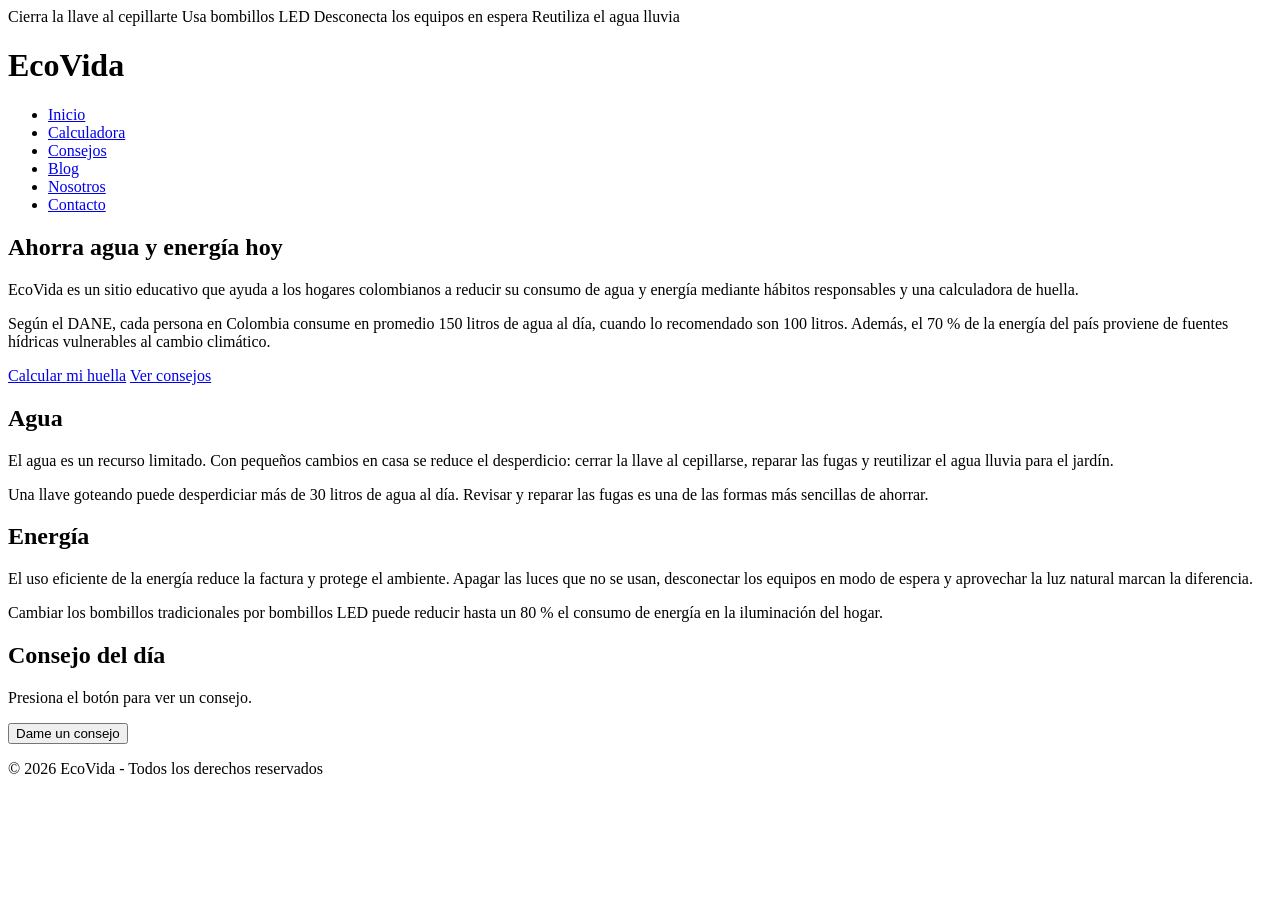
==== commit 52766591: "actualizacion index.html y style.css actualizacion index.html y style.css" ====
--- a/index.html
+++ b/index.html
@@ -1,82 +1,106 @@
 <!doctype html>
 <!--Le dice al navegador que es un documento de tipo HTML para que lo renderice-->
 <html lang="es">
-    <!--Lenguaje de la página-->
-    <head>
-        <meta charset="UTF-8" />
-        <meta name="viewport" content="width=device-width, initial-scale=1.0" />
-        <title>EcoVida - Ahorro de Agua y Energía</title>
-        <!--Fuente Nunito de Google Fonts-->
-        <link href="https://fonts.googleapis.com/css2?family=Nunito:wght@400;600;700&display=swap" rel="stylesheet" />
-        <!--Primero los estilos generales y después los de esta página-->
-        <link rel="stylesheet" href="./css/style.css" />
-        <link rel="stylesheet" href="./css/index.css" />
-    </head>
-    <body>
-        <header>
-            <!--Encabezado: título principal, logo y menú de navegación-->
-            <h1>EcoVida</h1>
-            <nav>
-                <ul>
-                    <li><a href="#inicio">Inicio</a></li>
-                    <li><a href="./pages/calcular.html">Calculadora</a></li>
-                    <li><a href="./pages/consejos.html">Consejos</a></li>
-                    <li><a href="./pages/blog.html">Blog</a></li>
-                    <li><a href="./pages/nosotros.html">Nosotros</a></li>
-                    <li><a href="./pages/contacto.html">Contacto</a></li>
-                </ul>
-            </nav>
-        </header>
-        <main>
-            <!--Contenido principal (estilo SPA: las secciones grandes se abren en pages/)-->
-            <section id="inicio">
-                <h2>Ahorra agua y energía hoy</h2>
-                <p>
-                    EcoVida es un sitio educativo que ayuda a los hogares
-                    colombianos a reducir su consumo de agua y energía mediante
-                    hábitos responsables y una calculadora de huella.
-                </p>
-                <p>
-                    Según el DANE, cada persona en Colombia consume en promedio
-                    150 litros de agua al día, cuando lo recomendado son 100
-                    litros. Además, el 70 % de la energía del país proviene de
-                    fuentes hídricas vulnerables al cambio climático.
-                </p>
-            </section>
-            <section id="agua">
-                <h2>Agua</h2>
-                <p>
-                    El agua es un recurso limitado. Con pequeños cambios en casa
-                    se reduce el desperdicio: cerrar la llave al cepillarse,
-                    reparar las fugas y reutilizar el agua lluvia para el
-                    jardín.
-                </p>
-                <p>
-                    Una llave goteando puede desperdiciar más de 30 litros de
-                    agua al día. Revisar y reparar las fugas es una de las
-                    formas más sencillas de ahorrar.
-                </p>
-            </section>
-            <section id="energia">
-                <h2>Energía</h2>
-                <p>
-                    El uso eficiente de la energía reduce la factura y protege
-                    el ambiente. Apagar las luces que no se usan, desconectar
-                    los equipos en modo de espera y aprovechar la luz natural
-                    marcan la diferencia.
-                </p>
-                <p>
-                    Cambiar los bombillos tradicionales por bombillos LED puede
-                    reducir hasta un 80 % el consumo de energía en la
-                    iluminación del hogar.
-                </p>
-            </section>
-        </main>
-        <footer>
-            <!--Pie de página: derechos de autor, redes sociales, mini-mapa del sitio y mini formulario de contacto-->
-            <section>
-                <p>&copy; 2026 EcoVida - Todos los derechos reservados</p>
-            </section>
-        </footer>
-    </body>
+  <!--Lenguaje de la página-->
+  <head>
+    <meta charset="UTF-8" />
+    <meta name="viewport" content="width=device-width, initial-scale=1.0" />
+    <!--Fuente de Google Fonts (igual que en el código de clase)-->
+    <link href="https://fonts.googleapis.com/css2?family=Nunito:wght@400;600;700&display=swap" rel="stylesheet" />
+    <!--Hoja de estilos: conecta este HTML con el archivo CSS-->
+    <link rel="stylesheet" href="./css/styles.css" />
+    <title>EcoVida - Ahorro de Agua y Energía</title>
+  </head>
+  <body>
+    <!--Marquesina: mensajes que se mueven con una animación hecha en CSS-->
+    <section class="marquesina">
+      <div class="mensajes">
+        <span class="mensaje">Cierra la llave al cepillarte</span>
+        <span class="mensaje">Usa bombillos LED</span>
+        <span class="mensaje">Desconecta los equipos en espera</span>
+        <span class="mensaje">Reutiliza el agua lluvia</span>
+      </div>
+    </section>
+    <header class="header-principal">
+      <!--Encabezado: título principal, logo y menú de navegación-->
+      <h1 class="logo">EcoVida</h1>
+      <nav class="menu">
+        <ul>
+          <li><a href="#inicio" class="activo">Inicio</a></li>
+          <li><a href="./pages/calcular.html">Calculadora</a></li>
+          <li><a href="./pages/consejos.html">Consejos</a></li>
+          <li><a href="./pages/blog.html">Blog</a></li>
+          <li><a href="./pages/nosotros.html">Nosotros</a></li>
+          <li><a href="./pages/contacto.html">Contacto</a></li>
+        </ul>
+      </nav>
+    </header>
+    <main>
+      <!--Contenido principal (estilo SPA: las secciones grandes se abren en pages/)-->
+      <!--Hero: la sección más destacada; su imagen de fondo se pone desde el CSS-->
+      <section id="inicio" class="hero">
+        <div class="hero-content">
+          <h2>Ahorra agua y energía hoy</h2>
+          <p>
+            EcoVida es un sitio educativo que ayuda a los hogares colombianos a
+            reducir su consumo de agua y energía mediante hábitos responsables y
+            una calculadora de huella.
+          </p>
+          <p>
+            Según el DANE, cada persona en Colombia consume en promedio 150 litros
+            de agua al día, cuando lo recomendado son 100 litros. Además, el 70 %
+            de la energía del país proviene de fuentes hídricas vulnerables al
+            cambio climático.
+          </p>
+          <div class="hero-buttons">
+            <a href="./pages/calcular.html" class="btn btn-primary">Calcular mi huella</a>
+            <a href="#agua" class="btn btn-secondary">Ver consejos</a>
+          </div>
+        </div>
+      </section>
+      <!--Tarjetas: agua y energía, una al lado de la otra con flex-->
+      <div class="contenedor-tarjetas">
+        <section id="agua" class="tarjeta">
+          <h2>Agua</h2>
+          <p>
+            El agua es un recurso limitado. Con pequeños cambios en casa se reduce
+            el desperdicio: cerrar la llave al cepillarse, reparar las fugas y
+            reutilizar el agua lluvia para el jardín.
+          </p>
+          <p>
+            Una llave goteando puede desperdiciar más de 30 litros de agua al día.
+            Revisar y reparar las fugas es una de las formas más sencillas de
+            ahorrar.
+          </p>
+        </section>
+        <section id="energia" class="tarjeta">
+          <h2>Energía</h2>
+          <p>
+            El uso eficiente de la energía reduce la factura y protege el
+            ambiente. Apagar las luces que no se usan, desconectar los equipos en
+            modo de espera y aprovechar la luz natural marcan la diferencia.
+          </p>
+          <p>
+            Cambiar los bombillos tradicionales por bombillos LED puede reducir
+            hasta un 80 % el consumo de energía en la iluminación del hogar.
+          </p>
+        </section>
+      </div>
+      <!--Consejo del día: el texto del párrafo lo cambia JavaScript-->
+      <section id="consejo-del-dia" class="consejo">
+        <h2>Consejo del día</h2>
+        <p id="consejo-texto">Presiona el botón para ver un consejo.</p>
+        <button id="btn-consejo" class="btn btn-primary" type="button">Dame un consejo</button>
+      </section>
+    </main>
+    <footer>
+      <!--Pie de página: derechos de autor, redes sociales, mini-mapa del sitio y mini formulario de contacto-->
+      <section>
+        <!--El año lo actualiza JavaScript-->
+        <p>&copy; <span id="anio">2026</span> EcoVida - Todos los derechos reservados</p>
+      </section>
+    </footer>
+    <!--JavaScript al final del body: así el HTML ya existe cuando el script lo busca-->
+    <script src="./js/main.js"></script>
+  </body>
 </html>
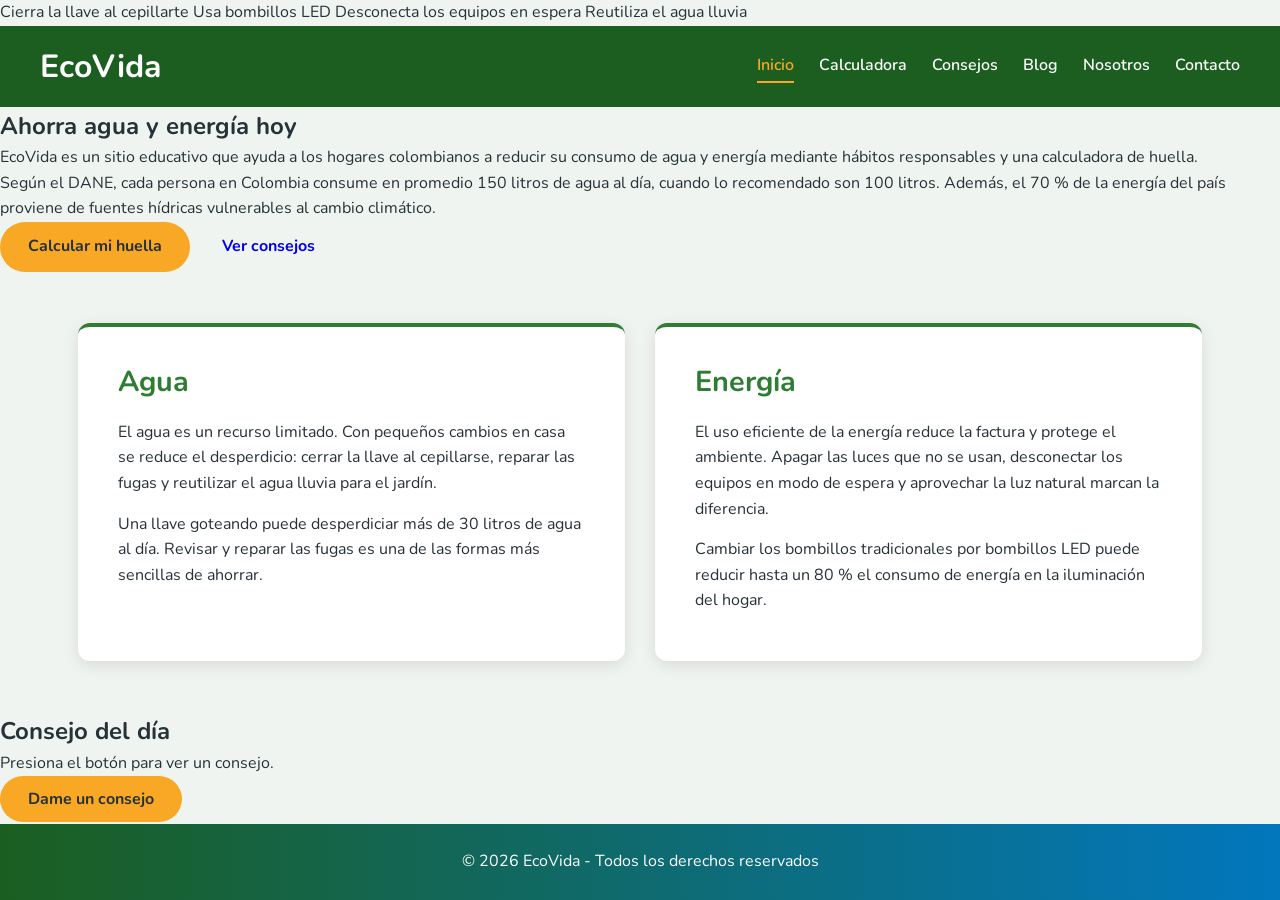
==== commit b076c7b5: "actualización index.html" ====
--- a/index.html
+++ b/index.html
@@ -8,11 +8,11 @@
     <!--Fuente de Google Fonts (igual que en el código de clase)-->
     <link href="https://fonts.googleapis.com/css2?family=Nunito:wght@400;600;700&display=swap" rel="stylesheet" />
     <!--Hoja de estilos: conecta este HTML con el archivo CSS-->
-    <link rel="stylesheet" href="./css/styles.css" />
+    <link rel="stylesheet" href="./css/style.css" />
     <title>EcoVida - Ahorro de Agua y Energía</title>
   </head>
   <body>
-    <!--Marquesina: mensajes que se mueven con una animación hecha en CSS-->
+    <!--Marquesina-->
     <section class="marquesina">
       <div class="mensajes">
         <span class="mensaje">Cierra la llave al cepillarte</span>
--- a/css/style.css
+++ b/css/style.css
@@ -0,0 +1,189 @@
+/* 
+   ECOVIDA - ESTILOS GLOBALES 
+   Se carga en TODAS las páginas, .
+   Aquí va solo lo que comparten todas: paleta, reset, fuente, header,
+   menú, footer y los componentes que se repiten (botón, tarjeta, lista).
+   
+   */
+
+/* PALETA DE COLORES (variables)  */
+:root {
+    --verde-oscuro: #1b5e20;
+    --verde: #2e7d32;
+    --azul: #0277bd;
+    --amarillo: #f9a825;
+    --amarillo-oscuro: #f57f17;
+    --blanco: #ffffff;   /* el único blanco de todo el sitio */
+    --fondo: #f0f4f0;
+    --texto: #263238;
+}
+
+/* RESET  */
+* {
+    margin: 0;
+    padding: 0;
+    box-sizing: border-box;
+}
+
+/*  FUENTE Y BODY  */
+body {
+    font-family: "Nunito", Arial, sans-serif;
+    color: var(--texto);
+    background: var(--fondo);
+    line-height: 1.6;
+    /* Footer siempre abajo, aunque la página tenga poco contenido */
+    display: flex;
+    flex-direction: column;
+    min-height: 100vh;
+}
+
+main {
+    flex: 1;      /* ocupa el espacio que sobra y empuja el footer hacia abajo */
+    width: 100%;
+}
+
+/*  HEADER  */
+.header-principal {
+    display: flex;
+    justify-content: space-between; /* logo a la izquierda, menú a la derecha */
+    align-items: center;
+    flex-wrap: wrap;
+    gap: 20px;
+    background: var(--verde-oscuro);
+    color: var(--blanco);
+    padding: 15px 40px;
+}
+
+.logo {
+    font-size: 2rem;
+}
+
+/*  MENÚ  */
+.menu ul {
+    display: flex;
+    flex-wrap: wrap;
+    gap: 25px;
+    list-style: none; /* quita los puntos de la lista */
+}
+
+.menu a {
+    color: var(--blanco);
+    text-decoration: none;
+    font-weight: 600;
+    padding: 5px 0;
+    border-bottom: 2px solid transparent;
+    transition: color 0.3s, border-color 0.3s;
+}
+
+/* :hover = mouse encima / .activo = la página en la que estoy */
+.menu a:hover,
+.menu a.activo {
+    color: var(--amarillo);
+    border-bottom-color: var(--amarillo);
+}
+
+/*  COMPONENTES COMPARTIDOS  */
+
+/* Botón base (index y calculadora) */
+.btn {
+    display: inline-block;
+    padding: 12px 28px;
+    border: none;
+    border-radius: 30px;
+    font-family: inherit;
+    font-size: 1rem;
+    font-weight: 700;
+    text-decoration: none;
+    cursor: pointer;
+    transition: background-color 0.3s;
+}
+
+.btn-primary {
+    background-color: var(--amarillo);
+    color: var(--texto);
+}
+
+.btn-primary:hover {
+    background-color: var(--amarillo-oscuro);
+}
+
+/* Contenedores (se usan en casi todas las páginas) */
+.contenedor-pagina {
+    max-width: 900px;
+    margin: 0 auto; /* centra el contenedor */
+    padding: 4% 3%;
+}
+
+.contenedor-tarjetas {
+    display: flex;
+    flex-wrap: wrap; /* si no caben, bajan a la siguiente línea */
+    justify-content: center;
+    gap: 30px;
+    max-width: 1200px;
+    margin: 0 auto;
+    padding: 4% 3%;
+}
+
+/* Tarjeta base (index, consejos, nosotros, blog, contacto y calculadora) */
+.tarjeta {
+    flex: 1 1 300px; /* crece, se encoge, tamaño base 300px */
+    background-color: var(--blanco);
+    padding: 2rem 2.5rem;
+    border-top: 4px solid var(--verde);
+    border-radius: 12px;
+    box-shadow: 0 4px 16px rgba(0, 0, 0, 0.1);
+    transition: transform 0.3s, box-shadow 0.3s;
+}
+
+.tarjeta:hover {
+    transform: translateY(-5px); /* sube 5px al pasar el mouse */
+    box-shadow: 0 10px 24px rgba(0, 0, 0, 0.15);
+}
+
+.tarjeta h2,
+.tarjeta h3 {
+    color: var(--verde);
+    margin-bottom: 15px;
+}
+
+.tarjeta h2 {
+    font-size: 1.8rem;
+}
+
+.tarjeta p {
+    margin-bottom: 15px;
+}
+
+/* Listas dentro de tarjetas: el reset les quitó el espacio de los puntos */
+.lista {
+    padding-left: 20px;
+}
+
+.lista li {
+    margin-bottom: 8px;
+}
+
+/* FOOTER  */
+footer {
+    background-image: linear-gradient(90deg, var(--verde-oscuro), var(--azul));
+    color: var(--blanco);
+    text-align: center;
+    padding: 25px 20px;
+}
+
+/*  RESPONSIVE   */
+@media (max-width: 575px) {
+    .header-principal {
+        flex-direction: column;
+        padding: 15px 20px;
+    }
+
+    .menu ul {
+        justify-content: center;
+        gap: 12px;
+    }
+
+    .tarjeta {
+        padding: 1.5rem;
+    }
+}
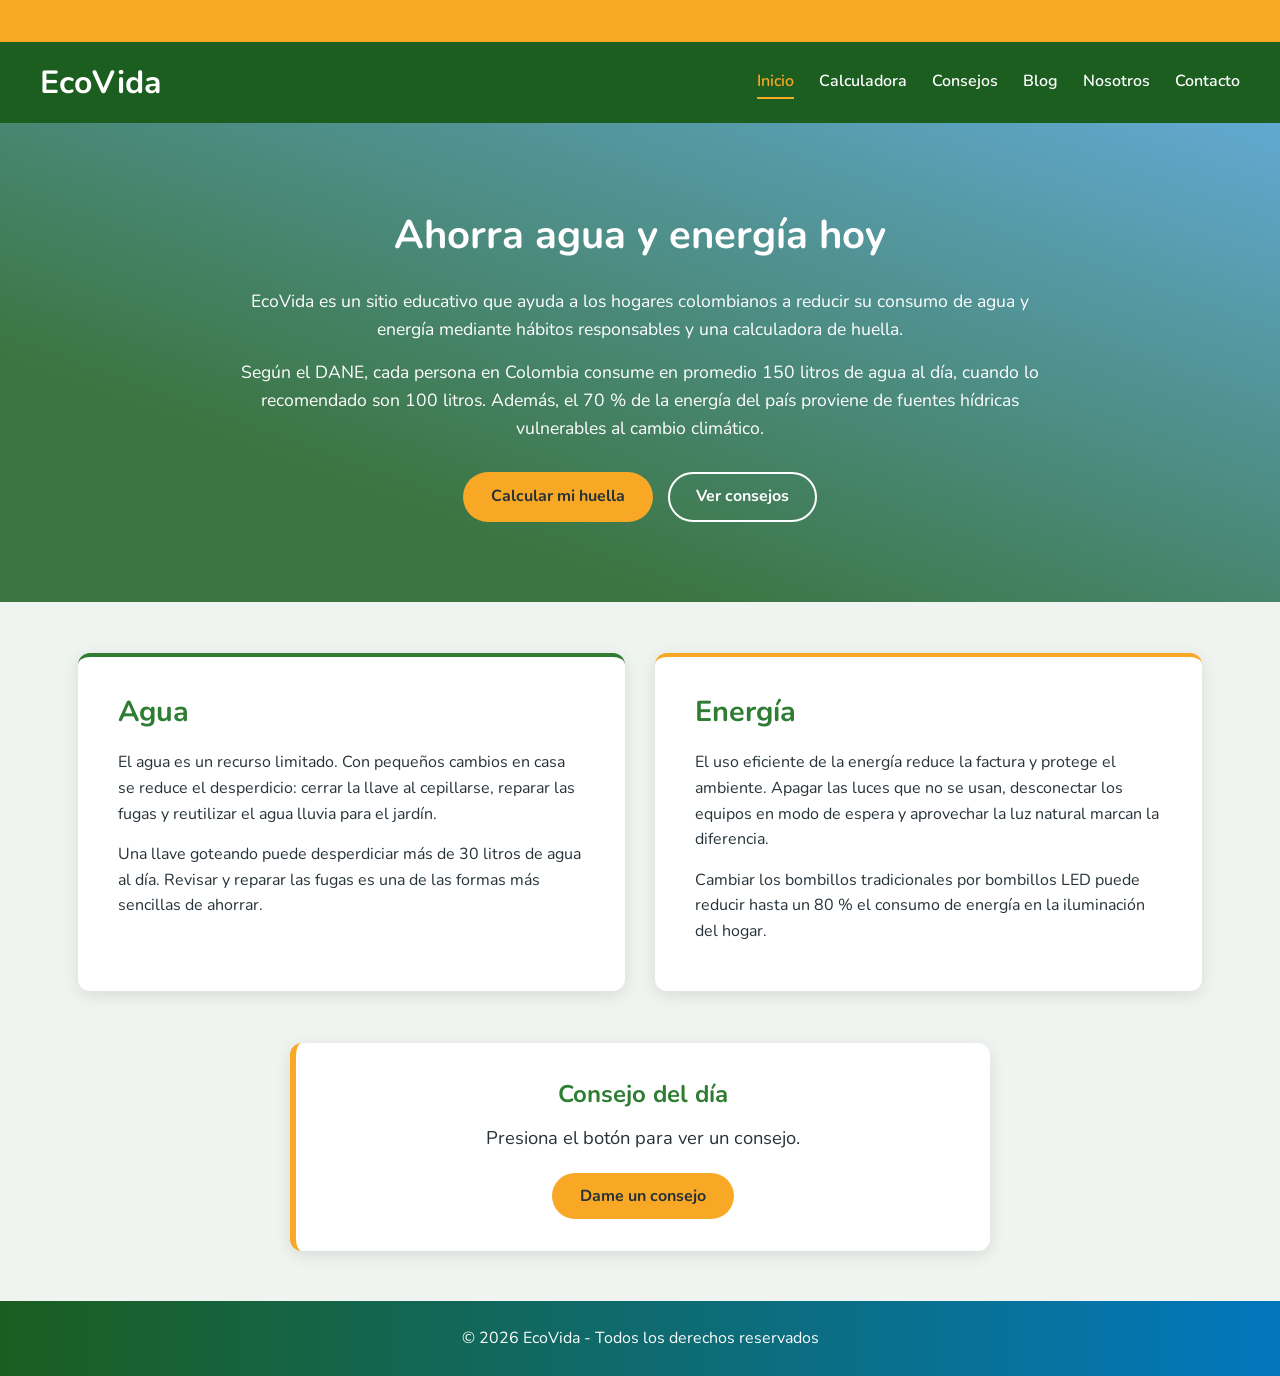
==== commit b6719cd1: "Se crean los estilos del index y se vuelve a enlazar index.css Co-Authored-By: Claude Opus 5.5 <nore" ====
--- a/index.html
+++ b/index.html
@@ -7,8 +7,9 @@
     <meta name="viewport" content="width=device-width, initial-scale=1.0" />
     <!--Fuente de Google Fonts (igual que en el código de clase)-->
     <link href="https://fonts.googleapis.com/css2?family=Nunito:wght@400;600;700&display=swap" rel="stylesheet" />
-    <!--Hoja de estilos: conecta este HTML con el archivo CSS-->
+    <!--Primero los estilos generales y después los de esta página-->
     <link rel="stylesheet" href="./css/style.css" />
+    <link rel="stylesheet" href="./css/index.css" />
     <title>EcoVida - Ahorro de Agua y Energía</title>
   </head>
   <body>
--- a/css/index.css
+++ b/css/index.css
@@ -0,0 +1,140 @@
+/* =========================================
+   ECOVIDA - ESTILOS DE LA PÁGINA DE INICIO (index.css)
+   Se carga DESPUÉS de style.css.
+   Responsable: Yair
+   ========================================= */
+
+/* ===== MARQUESINA ===== */
+.marquesina {
+    background-color: var(--amarillo);
+    color: var(--texto);
+    font-weight: 700;
+    overflow: hidden;      /* esconde los mensajes que se salen de la franja */
+    white-space: nowrap;   /* todo en una sola línea */
+    padding: 8px 0;
+}
+
+.mensajes {
+    display: inline-flex;
+    gap: 60px;
+    padding-left: 100%;    /* arranca por fuera, a la derecha de la pantalla */
+    animation: desplazar 25s linear infinite;
+}
+
+/* Al pasar el mouse la marquesina se detiene para poder leer */
+.marquesina:hover .mensajes {
+    animation-play-state: paused;
+}
+
+@keyframes desplazar {
+    from {
+        transform: translateX(0);
+    }
+    to {
+        transform: translateX(-100%);
+    }
+}
+
+/* ===== HERO ===== */
+/* Misma técnica del banner de blog y nosotros: degradado encima de la imagen */
+.hero {
+    background-image:
+        linear-gradient(20deg, rgba(27, 94, 32, 0.85) 25%, rgba(2, 119, 189, 0.6) 100%),
+        url("../images/hero-agua.jpg");
+    background-size: cover;
+    background-position: center;
+    background-repeat: no-repeat;
+    color: var(--blanco);
+    text-align: center;
+    padding: 80px 20px;
+}
+
+.hero-content {
+    max-width: 800px;
+    margin: 0 auto; /* centra el texto */
+}
+
+.hero h2 {
+    font-size: 2.5rem;
+    margin-bottom: 20px;
+}
+
+.hero p {
+    font-size: 1.1rem;
+    margin-bottom: 15px;
+}
+
+.hero-buttons {
+    display: flex;
+    flex-wrap: wrap;
+    justify-content: center;
+    gap: 15px;
+    margin-top: 30px;
+}
+
+/* Botón secundario: transparente con borde blanco (va sobre el hero) */
+.btn-secondary {
+    background-color: transparent;
+    color: var(--blanco);
+    border: 2px solid var(--blanco);
+    padding: 10px 26px; /* 2px menos que .btn para compensar el borde */
+    transition: background-color 0.3s, color 0.3s;
+}
+
+.btn-secondary:hover {
+    background-color: var(--blanco);
+    color: var(--verde-oscuro);
+}
+
+/* ===== TARJETAS DE AGUA Y ENERGÍA ===== */
+/* La tarjeta de energía con borde amarillo, igual que en consejos */
+#energia {
+    border-top-color: var(--amarillo);
+}
+
+/* ===== CONSEJO DEL DÍA ===== */
+.consejo {
+    width: 90%;
+    max-width: 700px;
+    margin: 0 auto 50px;
+    padding: 2rem;
+    text-align: center;
+    background-color: var(--blanco);
+    border-left: 6px solid var(--amarillo);
+    border-radius: 12px;
+    box-shadow: 0 4px 16px rgba(0, 0, 0, 0.1);
+}
+
+.consejo h2 {
+    color: var(--verde);
+    margin-bottom: 10px;
+}
+
+/* El texto lo cambia JavaScript al presionar el botón */
+#consejo-texto {
+    font-size: 1.15rem;
+    margin-bottom: 20px;
+}
+
+/* ===== RESPONSIVE ===== */
+@media (max-width: 575px) {
+    .hero {
+        padding: 50px 20px;
+    }
+
+    .hero h2 {
+        font-size: 1.8rem;
+    }
+
+    .hero p {
+        font-size: 1rem;
+    }
+}
+
+/* Si el usuario pidió menos movimiento en su sistema, la marquesina queda quieta */
+@media (prefers-reduced-motion: reduce) {
+    .mensajes {
+        animation: none;
+        padding-left: 20px;
+    }
+}
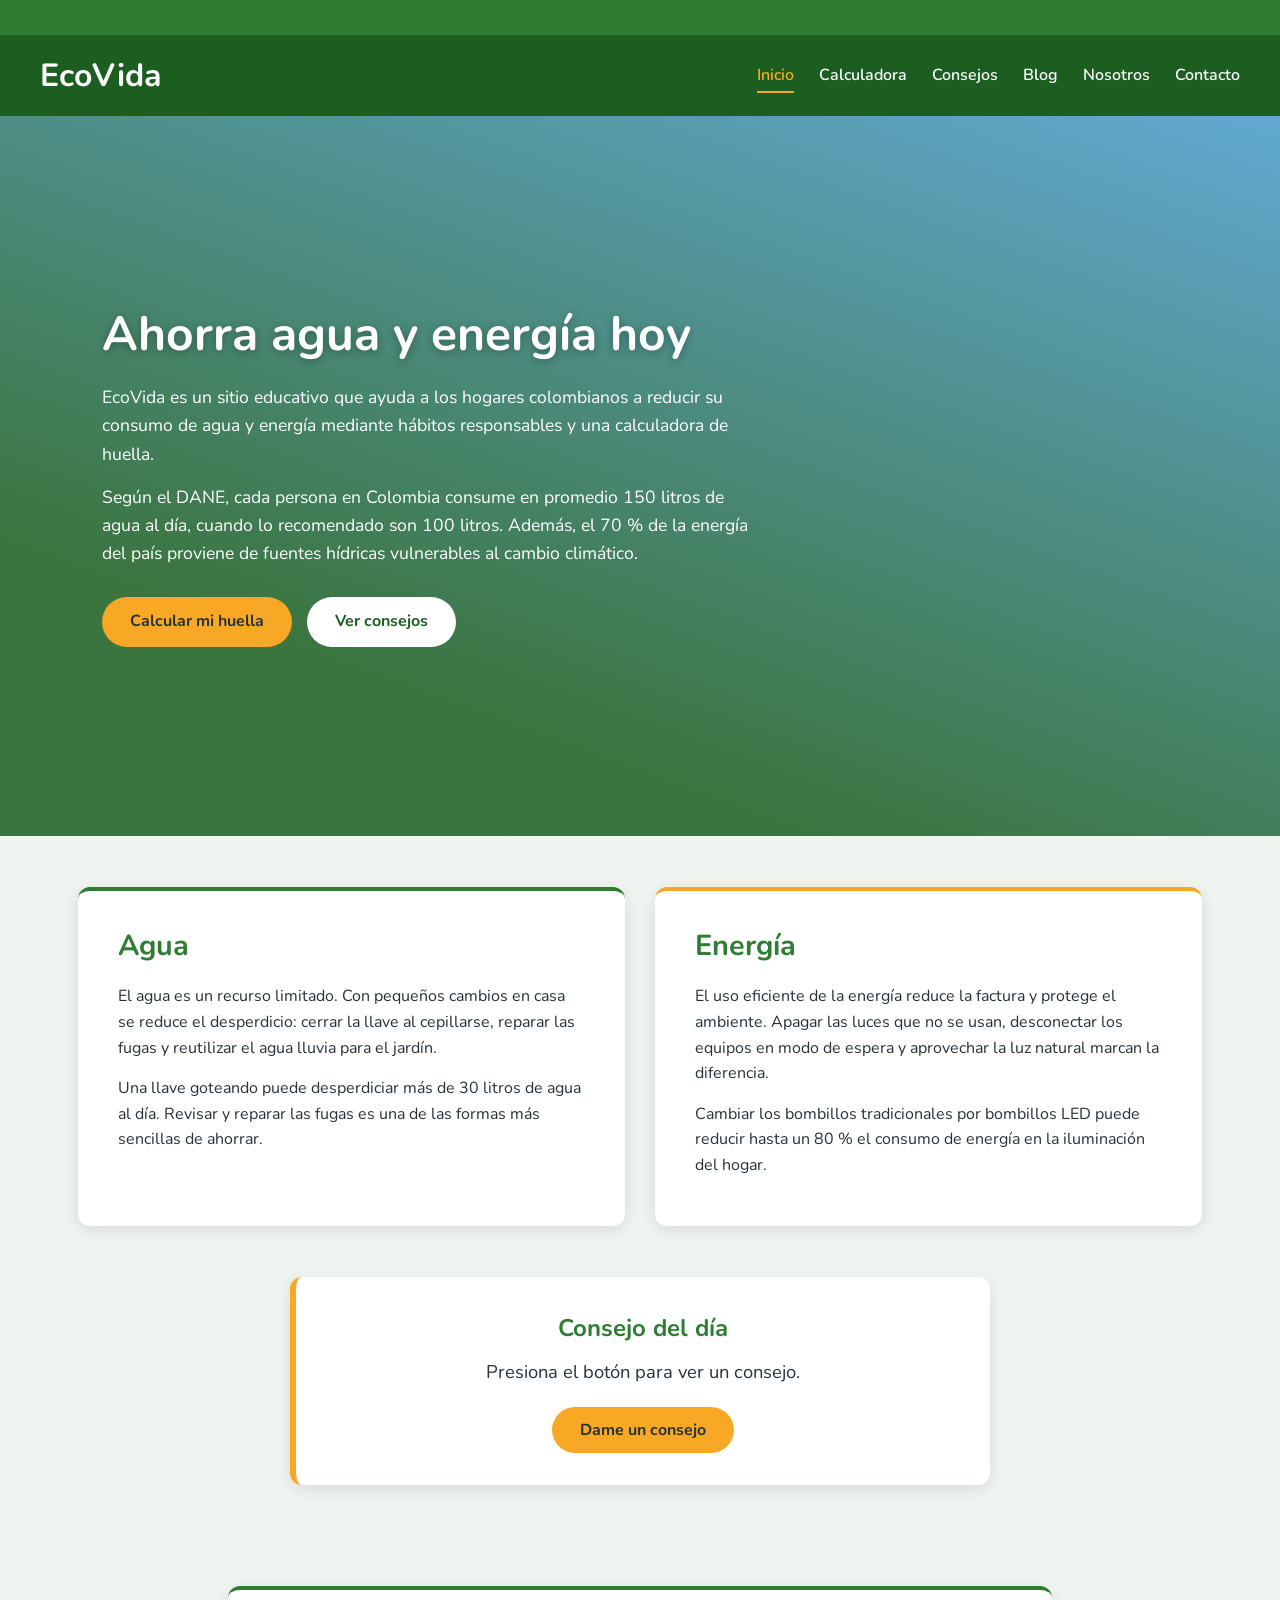
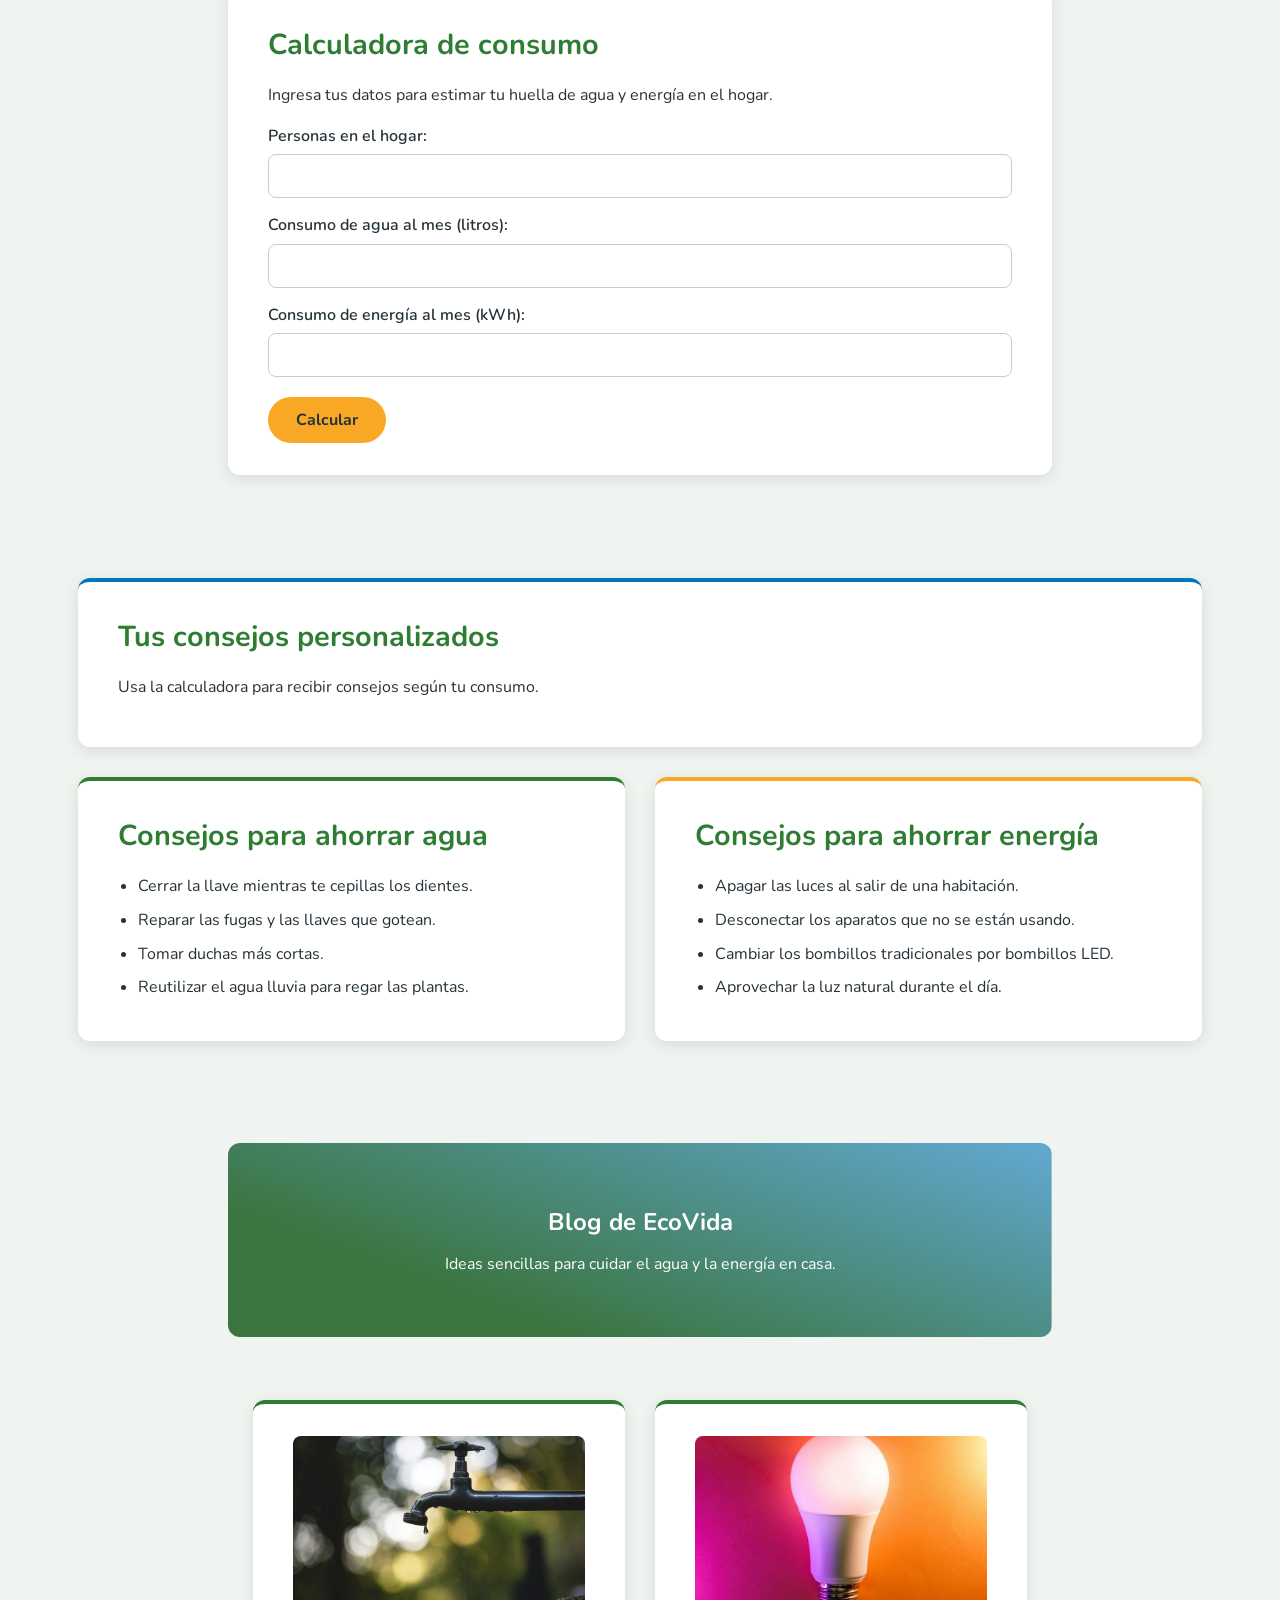
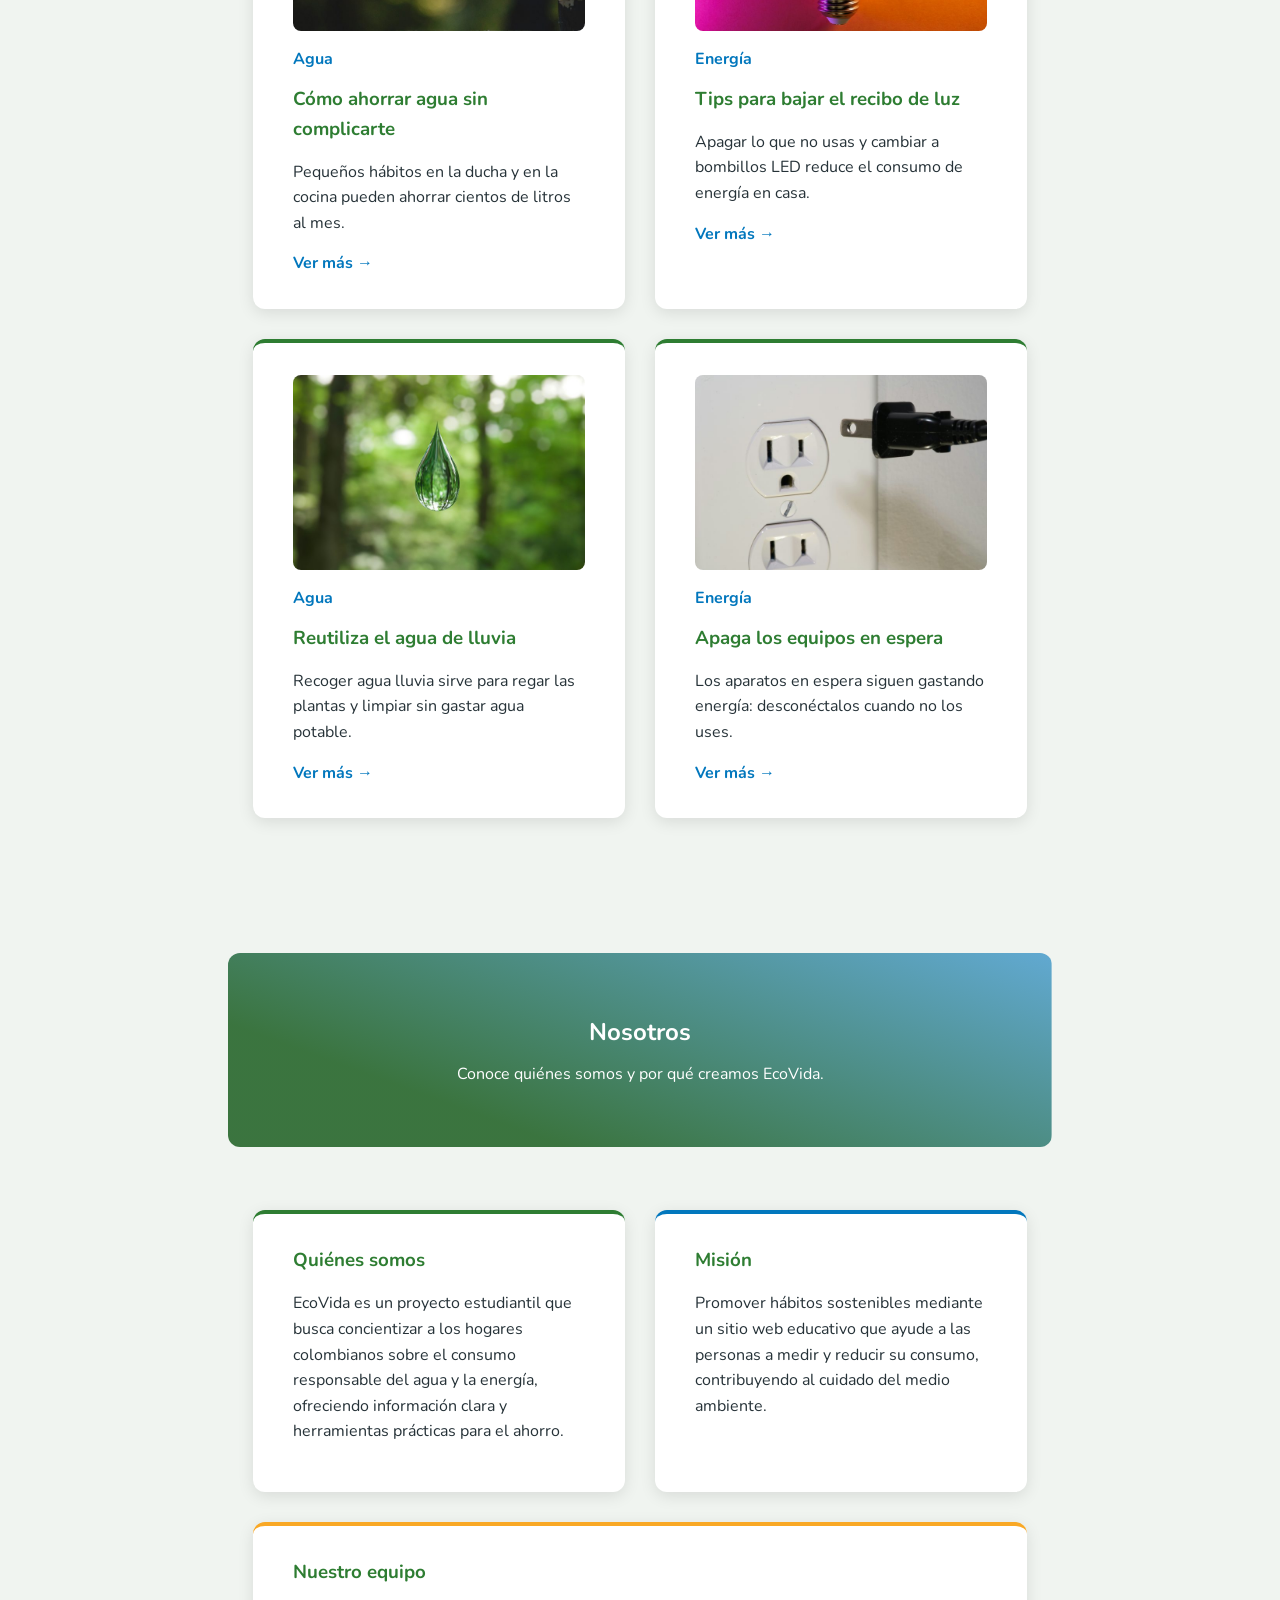
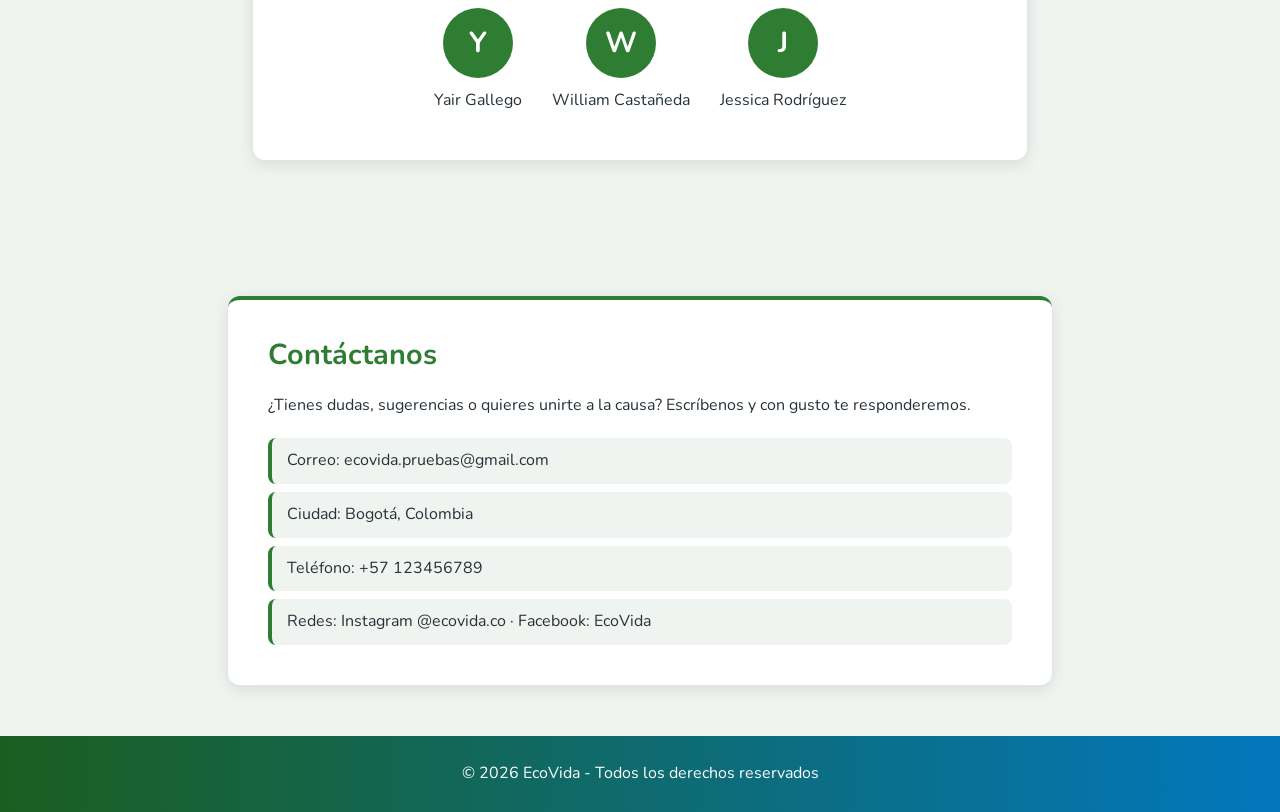
==== commit 3de794cf: "se pasa el sitio a una sola pagina con un solo archivo css" ====
--- a/index.html
+++ b/index.html
@@ -5,11 +5,10 @@
   <head>
     <meta charset="UTF-8" />
     <meta name="viewport" content="width=device-width, initial-scale=1.0" />
-    <!--Fuente de Google Fonts (igual que en el código de clase)-->
+    <!--Fuente de Google Fonts-->
     <link href="https://fonts.googleapis.com/css2?family=Nunito:wght@400;600;700&display=swap" rel="stylesheet" />
-    <!--Primero los estilos generales y después los de esta página-->
+    <!--Hoja de estilos-->
     <link rel="stylesheet" href="./css/style.css" />
-    <link rel="stylesheet" href="./css/index.css" />
     <title>EcoVida - Ahorro de Agua y Energía</title>
   </head>
   <body>
@@ -25,20 +24,23 @@
     <header class="header-principal">
       <!--Encabezado: título principal, logo y menú de navegación-->
       <h1 class="logo">EcoVida</h1>
+      <!--Menú: cada enlace lleva a una sección de la página-->
       <nav class="menu">
         <ul>
           <li><a href="#inicio" class="activo">Inicio</a></li>
-          <li><a href="./pages/calcular.html">Calculadora</a></li>
-          <li><a href="./pages/consejos.html">Consejos</a></li>
-          <li><a href="./pages/blog.html">Blog</a></li>
-          <li><a href="./pages/nosotros.html">Nosotros</a></li>
-          <li><a href="./pages/contacto.html">Contacto</a></li>
+          <li><a href="#calculadora">Calculadora</a></li>
+          <li><a href="#consejos">Consejos</a></li>
+          <li><a href="#blog">Blog</a></li>
+          <li><a href="#nosotros">Nosotros</a></li>
+          <li><a href="#contacto">Contacto</a></li>
         </ul>
       </nav>
     </header>
     <main>
-      <!--Contenido principal (estilo SPA: las secciones grandes se abren en pages/)-->
-      <!--Hero: la sección más destacada; su imagen de fondo se pone desde el CSS-->
+      <!--Contenido principal-->
+
+      <!--INICIO-->
+      <!--Hero: la imagen de fondo está en el CSS-->
       <section id="inicio" class="hero">
         <div class="hero-content">
           <h2>Ahorra agua y energía hoy</h2>
@@ -54,12 +56,12 @@
             cambio climático.
           </p>
           <div class="hero-buttons">
-            <a href="./pages/calcular.html" class="btn btn-primary">Calcular mi huella</a>
-            <a href="#agua" class="btn btn-secondary">Ver consejos</a>
+            <a href="#calculadora" class="btn btn-primary">Calcular mi huella</a>
+            <a href="#consejos" class="btn btn-secondary">Ver consejos</a>
           </div>
         </div>
       </section>
-      <!--Tarjetas: agua y energía, una al lado de la otra con flex-->
+      <!--Tarjetas de agua y energía-->
       <div class="contenedor-tarjetas">
         <section id="agua" class="tarjeta">
           <h2>Agua</h2>
@@ -93,15 +95,193 @@
         <p id="consejo-texto">Presiona el botón para ver un consejo.</p>
         <button id="btn-consejo" class="btn btn-primary" type="button">Dame un consejo</button>
       </section>
+
+      <!--CALCULADORA-->
+      <div class="contenedor-pagina">
+        <!--Formulario de la calculadora-->
+        <section id="calculadora" class="tarjeta">
+          <h2>Calculadora de consumo</h2>
+          <p>
+            Ingresa tus datos para estimar tu huella de agua y energía en el
+            hogar.
+          </p>
+          <!--novalidate: los errores los muestra JavaScript-->
+          <form id="form-calculadora" class="formulario" novalidate>
+            <!--"for" del label = "id" del input: al hacer clic en el texto se activa la casilla-->
+            <label for="personas">Personas en el hogar:</label>
+            <input type="number" id="personas" name="personas" min="1" step="1" />
+
+            <label for="agua-mes">Consumo de agua al mes (litros):</label>
+            <input type="number" id="agua-mes" name="agua-mes" min="0" />
+
+            <label for="energia-mes">Consumo de energía al mes (kWh):</label>
+            <input type="number" id="energia-mes" name="energia-mes" min="0" />
+
+            <!--type="submit": JavaScript evita que la página se recargue-->
+            <button type="submit" class="btn btn-primary">Calcular</button>
+          </form>
+
+          <!--Mensaje de error-->
+          <p id="calc-error" class="calc-error" hidden></p>
+
+          <!--Resultados (los llena JavaScript)-->
+          <div id="resultado" class="resultado" aria-live="polite" hidden>
+            <h3>Tu resultado</h3>
+            <div id="resultado-agua" class="resultado-item"></div>
+            <div id="resultado-energia" class="resultado-item"></div>
+            <a href="#consejos" class="btn btn-primary">Ver mis consejos personalizados</a>
+          </div>
+        </section>
+      </div>
+
+      <!--CONSEJOS-->
+      <section id="consejos" class="contenedor-tarjetas">
+        <!--Consejos según el resultado-->
+        <article id="consejos-personalizados" class="tarjeta">
+          <h2>Tus consejos personalizados</h2>
+          <p id="personalizados-texto">
+            Usa la calculadora para recibir consejos según tu consumo.
+          </p>
+          <ul id="personalizados-lista" class="lista"></ul>
+        </article>
+        <!--Consejos de ahorro por categoría-->
+        <section id="consejos-agua" class="tarjeta">
+          <h2>Consejos para ahorrar agua</h2>
+          <ul class="lista">
+            <li>Cerrar la llave mientras te cepillas los dientes.</li>
+            <li>Reparar las fugas y las llaves que gotean.</li>
+            <li>Tomar duchas más cortas.</li>
+            <li>Reutilizar el agua lluvia para regar las plantas.</li>
+          </ul>
+        </section>
+        <section id="consejos-energia" class="tarjeta">
+          <h2>Consejos para ahorrar energía</h2>
+          <ul class="lista">
+            <li>Apagar las luces al salir de una habitación.</li>
+            <li>Desconectar los aparatos que no se están usando.</li>
+            <li>Cambiar los bombillos tradicionales por bombillos LED.</li>
+            <li>Aprovechar la luz natural durante el día.</li>
+          </ul>
+        </section>
+      </section>
+
+      <!--BLOG-->
+      <section id="blog" class="contenedor-pagina">
+        <!--Banner-->
+        <div class="banner-blog">
+          <h2 class="titulo-pagina">Blog de EcoVida</h2>
+          <p>Ideas sencillas para cuidar el agua y la energía en casa.</p>
+        </div>
+        <div class="contenedor-tarjetas">
+          <!--Tarjeta con imagen-->
+          <article class="tarjeta">
+            <figure>
+              <img src="./images/blog-agua.jpg" alt="Llave de agua cerrada" />
+              <figcaption>Agua</figcaption>
+            </figure>
+            <h3>Cómo ahorrar agua sin complicarte</h3>
+            <p>Pequeños hábitos en la ducha y en la cocina pueden ahorrar cientos de litros al mes.</p>
+            <a href="#">Ver más →</a>
+          </article>
+          <article class="tarjeta">
+            <figure>
+              <img src="./images/blog-luz.jpg" alt="Bombillo LED encendido" />
+              <figcaption>Energía</figcaption>
+            </figure>
+            <h3>Tips para bajar el recibo de luz</h3>
+            <p>Apagar lo que no usas y cambiar a bombillos LED reduce el consumo de energía en casa.</p>
+            <a href="#">Ver más →</a>
+          </article>
+          <article class="tarjeta">
+            <figure>
+              <img src="./images/blog-lluvia.jpg" alt="Agua lluvia recogida en un balde" />
+              <figcaption>Agua</figcaption>
+            </figure>
+            <h3>Reutiliza el agua de lluvia</h3>
+            <p>Recoger agua lluvia sirve para regar las plantas y limpiar sin gastar agua potable.</p>
+            <a href="#">Ver más →</a>
+          </article>
+          <article class="tarjeta">
+            <figure>
+              <img src="./images/blog-espera.jpg" alt="Equipos desconectados de la corriente" />
+              <figcaption>Energía</figcaption>
+            </figure>
+            <h3>Apaga los equipos en espera</h3>
+            <p>Los aparatos en espera siguen gastando energía: desconéctalos cuando no los uses.</p>
+            <a href="#">Ver más →</a>
+          </article>
+        </div>
+      </section>
+
+      <!--NOSOTROS-->
+      <section id="nosotros" class="contenedor-pagina">
+        <!--Banner-->
+        <div class="banner-nosotros">
+          <h2 class="titulo-pagina">Nosotros</h2>
+          <p>Conoce quiénes somos y por qué creamos EcoVida.</p>
+        </div>
+        <div class="contenedor-tarjetas">
+          <article id="quienes-somos" class="tarjeta">
+            <h3>Quiénes somos</h3>
+            <p>
+              EcoVida es un proyecto estudiantil que busca concientizar a los
+              hogares colombianos sobre el consumo responsable del agua y la
+              energía, ofreciendo información clara y herramientas prácticas para el
+              ahorro.
+            </p>
+          </article>
+          <article id="mision" class="tarjeta">
+            <h3>Misión</h3>
+            <p>
+              Promover hábitos sostenibles mediante un sitio web educativo que ayude
+              a las personas a medir y reducir su consumo, contribuyendo al cuidado
+              del medio ambiente.
+            </p>
+          </article>
+          <article id="equipo" class="tarjeta">
+            <h3>Nuestro equipo</h3>
+            <!--Integrantes del equipo-->
+            <ul class="equipo-lista">
+              <li class="integrante">
+                <span class="avatar">Y</span>
+                <p>Yair Gallego</p>
+              </li>
+              <li class="integrante">
+                <span class="avatar">W</span>
+                <p>William Castañeda</p>
+              </li>
+              <li class="integrante">
+                <span class="avatar">J</span>
+                <p>Jessica Rodríguez</p>
+              </li>
+            </ul>
+          </article>
+        </div>
+      </section>
+
+      <!--CONTACTO-->
+      <div class="contenedor-pagina">
+        <!--Información de contacto de EcoVida-->
+        <section id="contacto" class="tarjeta">
+          <h2>Contáctanos</h2>
+          <p>¿Tienes dudas, sugerencias o quieres unirte a la causa? Escríbenos y con gusto te responderemos.</p>
+          <ul class="lista">
+            <li>Correo: ecovida.pruebas@gmail.com</li>
+            <li>Ciudad: Bogotá, Colombia</li>
+            <li>Teléfono: +57 123456789</li>
+            <li>Redes: Instagram @ecovida.co · Facebook: EcoVida</li>
+          </ul>
+        </section>
+      </div>
     </main>
     <footer>
-      <!--Pie de página: derechos de autor, redes sociales, mini-mapa del sitio y mini formulario de contacto-->
+      <!--Pie de página: derechos de autor-->
       <section>
         <!--El año lo actualiza JavaScript-->
         <p>&copy; <span id="anio">2026</span> EcoVida - Todos los derechos reservados</p>
       </section>
     </footer>
-    <!--JavaScript al final del body: así el HTML ya existe cuando el script lo busca-->
-    <script src="./js/main.js"></script>
+    <!--JavaScript al final del body (type="module" para usar import / export)-->
+    <script type="module" src="./js/main.js"></script>
   </body>
 </html>
--- a/css/style.css
+++ b/css/style.css
@@ -1,51 +1,53 @@
-/* 
-   ECOVIDA - ESTILOS GLOBALES 
-   Se carga en TODAS las páginas, .
-   Aquí va solo lo que comparten todas: paleta, reset, fuente, header,
-   menú, footer y los componentes que se repiten (botón, tarjeta, lista).
-   
-   */
-
-/* PALETA DE COLORES (variables)  */
+/* ECOVIDA - ESTILOS */
+
+
+/* ESTILOS GLOBALES */
+
+/* PALETA DE COLORES (variables) */
 :root {
     --verde-oscuro: #1b5e20;
     --verde: #2e7d32;
     --azul: #0277bd;
     --amarillo: #f9a825;
     --amarillo-oscuro: #f57f17;
-    --blanco: #ffffff;   /* el único blanco de todo el sitio */
+    --blanco: #ffffff;
     --fondo: #f0f4f0;
     --texto: #263238;
 }
 
-/* RESET  */
+/* RESET */
 * {
     margin: 0;
     padding: 0;
     box-sizing: border-box;
 }
 
-/*  FUENTE Y BODY  */
+/* scroll suave */
+html {
+    scroll-behavior: smooth;
+}
+
+/* FUENTE Y BODY */
 body {
     font-family: "Nunito", Arial, sans-serif;
     color: var(--texto);
     background: var(--fondo);
     line-height: 1.6;
-    /* Footer siempre abajo, aunque la página tenga poco contenido */
+    /* footer siempre abajo */
     display: flex;
     flex-direction: column;
     min-height: 100vh;
 }
 
 main {
-    flex: 1;      /* ocupa el espacio que sobra y empuja el footer hacia abajo */
+    flex: 1;
     width: 100%;
 }
 
-/*  HEADER  */
+/* HEADER */
 .header-principal {
     display: flex;
-    justify-content: space-between; /* logo a la izquierda, menú a la derecha */
+    justify-content: space-between;
     align-items: center;
     flex-wrap: wrap;
     gap: 20px;
@@ -58,7 +60,7 @@
     font-size: 2rem;
 }
 
-/*  MENÚ  */
+/* MENÚ */
 .menu ul {
     display: flex;
     flex-wrap: wrap;
@@ -75,16 +77,16 @@
     transition: color 0.3s, border-color 0.3s;
 }
 
-/* :hover = mouse encima / .activo = la página en la que estoy */
+/* .activo lo pone JS */
 .menu a:hover,
 .menu a.activo {
     color: var(--amarillo);
     border-bottom-color: var(--amarillo);
 }
 
-/*  COMPONENTES COMPARTIDOS  */
-
-/* Botón base (index y calculadora) */
+/* COMPONENTES COMPARTIDOS */
+
+/* Botón base */
 .btn {
     display: inline-block;
     padding: 12px 28px;
@@ -107,7 +109,7 @@
     background-color: var(--amarillo-oscuro);
 }
 
-/* Contenedores (se usan en casi todas las páginas) */
+/* Contenedores */
 .contenedor-pagina {
     max-width: 900px;
     margin: 0 auto; /* centra el contenedor */
@@ -124,7 +126,7 @@
     padding: 4% 3%;
 }
 
-/* Tarjeta base (index, consejos, nosotros, blog, contacto y calculadora) */
+/* Tarjeta base */
 .tarjeta {
     flex: 1 1 300px; /* crece, se encoge, tamaño base 300px */
     background-color: var(--blanco);
@@ -154,7 +156,7 @@
     margin-bottom: 15px;
 }
 
-/* Listas dentro de tarjetas: el reset les quitó el espacio de los puntos */
+/* listas dentro de las tarjetas */
 .lista {
     padding-left: 20px;
 }
@@ -163,7 +165,7 @@
     margin-bottom: 8px;
 }
 
-/* FOOTER  */
+/* FOOTER */
 footer {
     background-image: linear-gradient(90deg, var(--verde-oscuro), var(--azul));
     color: var(--blanco);
@@ -171,8 +173,338 @@
     padding: 25px 20px;
 }
 
-/*  RESPONSIVE   */
+
+/* INICIO */
+
+/* Marquesina */
+.marquesina {
+    background-color: var(--verde);
+    color: var(--blanco);
+    font-size: 0.9rem;
+    font-weight: 600;
+    padding: 6px 0;
+    overflow: hidden;
+    white-space: nowrap;
+}
+
+.mensajes {
+    display: inline-flex;
+    gap: 60px;
+    padding-left: 100%;    /* empiezan a la derecha */
+    animation: desplazar 25s linear infinite;
+}
+
+/* se detiene al pasar el mouse */
+.marquesina:hover .mensajes {
+    animation-play-state: paused;
+}
+
+/* animacion de derecha a izquierda */
+@keyframes desplazar {
+    from {
+        transform: translateX(0);
+    }
+    to {
+        transform: translateX(-100%);
+    }
+}
+
+/* Hero */
+.hero {
+    /* degradado encima de la foto */
+    background-image:
+        linear-gradient(20deg, rgba(27, 94, 32, 0.85) 25%, rgba(2, 119, 189, 0.6) 100%),
+        url("images/hero-solar.jpg");
+    background-size: cover;
+    background-position: center;
+    background-repeat: no-repeat;
+    color: var(--blanco);
+    min-height: 80vh;
+    display: flex;
+    align-items: center;
+    padding: 60px 8%;
+}
+
+.hero-content {
+    max-width: 650px;
+}
+
+.hero h2 {
+    font-size: 3rem;
+    line-height: 1.2;
+    margin-bottom: 20px;
+    text-shadow: 0 2px 8px rgba(0, 0, 0, 0.3);
+}
+
+.hero p {
+    font-size: 1.1rem;
+    margin-bottom: 15px;
+}
+
+.hero-buttons {
+    display: flex;
+    flex-wrap: wrap;
+    gap: 15px;
+    margin-top: 30px;
+}
+
+/* boton secundario */
+.btn-secondary {
+    background-color: var(--blanco);
+    color: var(--verde-oscuro);
+}
+
+.btn-secondary:hover {
+    background-color: var(--fondo);
+}
+
+/* Tarjetas de agua y energia */
+#energia {
+    border-top-color: var(--amarillo);
+}
+
+/* Consejo del dia */
+.consejo {
+    width: 90%;
+    max-width: 700px;
+    margin: 0 auto 50px;
+    padding: 2rem;
+    text-align: center;
+    background-color: var(--blanco);
+    border-left: 6px solid var(--amarillo);
+    border-radius: 12px;
+    box-shadow: 0 4px 16px rgba(0, 0, 0, 0.1);
+}
+
+.consejo h2 {
+    color: var(--verde);
+    margin-bottom: 10px;
+}
+
+#consejo-texto {
+    font-size: 1.15rem;
+    margin-bottom: 20px;
+}
+
+
+/* CALCULADORA */
+
+.formulario label {
+    display: block;
+    font-weight: 600;
+    margin-top: 15px;
+    margin-bottom: 5px;
+}
+
+.formulario input {
+    width: 100%;
+    padding: 10px;
+    border: 1px solid #ccc;
+    border-radius: 8px;
+    font-family: inherit;
+    font-size: 1rem;
+}
+
+.formulario input:focus {
+    outline: none;
+    border-color: var(--verde);
+}
+
+/* casilla con error */
+.formulario input.input-error {
+    border-color: var(--amarillo-oscuro);
+}
+
+.formulario button {
+    margin-top: 20px;
+}
+
+/* Mensaje de error de la calculadora */
+.calc-error {
+    margin-top: 15px;
+    font-weight: 600;
+    color: var(--amarillo-oscuro);
+}
+
+/* resultados */
+.resultado {
+    margin-top: 25px;
+}
+
+.resultado-item {
+    background-color: var(--fondo);
+    padding: 10px 15px;
+    border-left: 4px solid var(--verde);
+    border-radius: 8px;
+    margin-bottom: 12px;
+}
+
+.resultado-item p {
+    margin-bottom: 4px;
+}
+
+/* color segun el nivel */
+.resultado-item.nivel-medio {
+    border-left-color: var(--amarillo);
+}
+
+.resultado-item.nivel-alto {
+    border-left-color: var(--amarillo-oscuro);
+}
+
+.resultado .btn {
+    margin-top: 10px;
+}
+
+
+/* CONSEJOS */
+
+/* La tarjeta de energía tiene borde amarillo */
+#consejos-energia {
+    border-top-color: var(--amarillo);
+}
+
+/* consejos personalizados */
+#consejos-personalizados {
+    flex: 1 1 100%;
+    border-top-color: var(--azul);
+}
+
+
+/* BLOG */
+
+#blog .banner-blog {
+    background-image:
+        linear-gradient(20deg, rgba(27, 94, 32, 0.85) 25%, rgba(2, 119, 189, 0.6) 100%),
+        url("images/hero-agua.jpg");
+    background-size: cover;
+    background-position: center;
+    background-repeat: no-repeat;
+    color: var(--blanco);
+    text-align: center;
+    padding: 60px 20px;
+    border-radius: 12px;
+    margin-bottom: 30px;
+}
+
+#blog .banner-blog .titulo-pagina {
+    color: var(--blanco);
+    margin-bottom: 10px;
+}
+
+#blog .tarjeta figure img {
+    width: 100%;
+    height: auto;
+    border-radius: 8px;
+}
+
+#blog .tarjeta figcaption {
+    font-weight: 700;
+    color: var(--azul);
+    margin: 8px 0 12px;
+}
+
+#blog .tarjeta a {
+    color: var(--azul);
+    font-weight: 700;
+    text-decoration: none;
+}
+
+#blog .tarjeta a:hover {
+    text-decoration: underline;
+}
+
+
+/* NOSOTROS */
+
+#nosotros .banner-nosotros {
+    background-image:
+        linear-gradient(20deg, rgba(27, 94, 32, 0.85) 25%, rgba(2, 119, 189, 0.6) 100%),
+        url("images/hero-agua.jpg");
+    background-size: cover;
+    background-position: center;
+    background-repeat: no-repeat;
+    color: var(--blanco);
+    text-align: center;
+    padding: 60px 20px;
+    border-radius: 12px;
+    margin-bottom: 30px;
+}
+
+#nosotros .banner-nosotros .titulo-pagina {
+    color: var(--blanco);
+    margin-bottom: 10px;
+}
+
+#mision {
+    border-top-color: var(--azul);
+}
+
+#equipo {
+    border-top-color: var(--amarillo);
+    flex: 1 1 100%; /* la tarjeta del equipo ocupa toda la fila */
+}
+
+.equipo-lista {
+    display: flex;
+    flex-wrap: wrap;
+    justify-content: center;
+    gap: 30px;
+    list-style: none;
+    margin-top: 20px;
+}
+
+.integrante {
+    text-align: center;
+    transition: transform 0.3s;
+}
+
+.integrante:hover {
+    transform: translateY(-5px);
+}
+
+.avatar {
+    display: flex;
+    justify-content: center;
+    align-items: center;
+    width: 70px;
+    height: 70px;
+    margin: 0 auto 10px;
+    border-radius: 50%;
+    background-color: var(--verde);
+    color: var(--blanco);
+    font-size: 1.8rem;
+    font-weight: 700;
+}
+
+
+/* CONTACTO */
+
+#contacto .lista {
+    list-style: none;
+    padding-left: 0;
+    margin-top: 20px;
+}
+
+#contacto .lista li {
+    background-color: var(--fondo);
+    padding: 10px 15px;
+    border-left: 4px solid var(--verde);
+    border-radius: 8px;
+    transition: transform 0.3s, border-color 0.3s;
+}
+
+#contacto .lista li:hover {
+    transform: translateX(5px);
+    border-left-color: var(--amarillo);
+}
+
+
+/* RESPONSIVE */
+
+/* celulares */
 @media (max-width: 575px) {
+    /* Globales */
     .header-principal {
         flex-direction: column;
         padding: 15px 20px;
@@ -186,4 +518,35 @@
     .tarjeta {
         padding: 1.5rem;
     }
-}
+
+    /* Inicio */
+    .hero {
+        min-height: 70vh;
+        padding: 50px 20px;
+        text-align: center;
+    }
+
+    .hero h2 {
+        font-size: 2rem;
+    }
+
+    .hero p {
+        font-size: 1rem;
+    }
+
+    .hero-buttons {
+        justify-content: center;
+    }
+
+    /* Contacto */
+    #contacto .lista li {
+        font-size: 0.95rem;
+    }
+}
+
+/* sin scroll suave si el sistema pide menos movimiento */
+@media (prefers-reduced-motion: reduce) {
+    html {
+        scroll-behavior: auto;
+    }
+}
